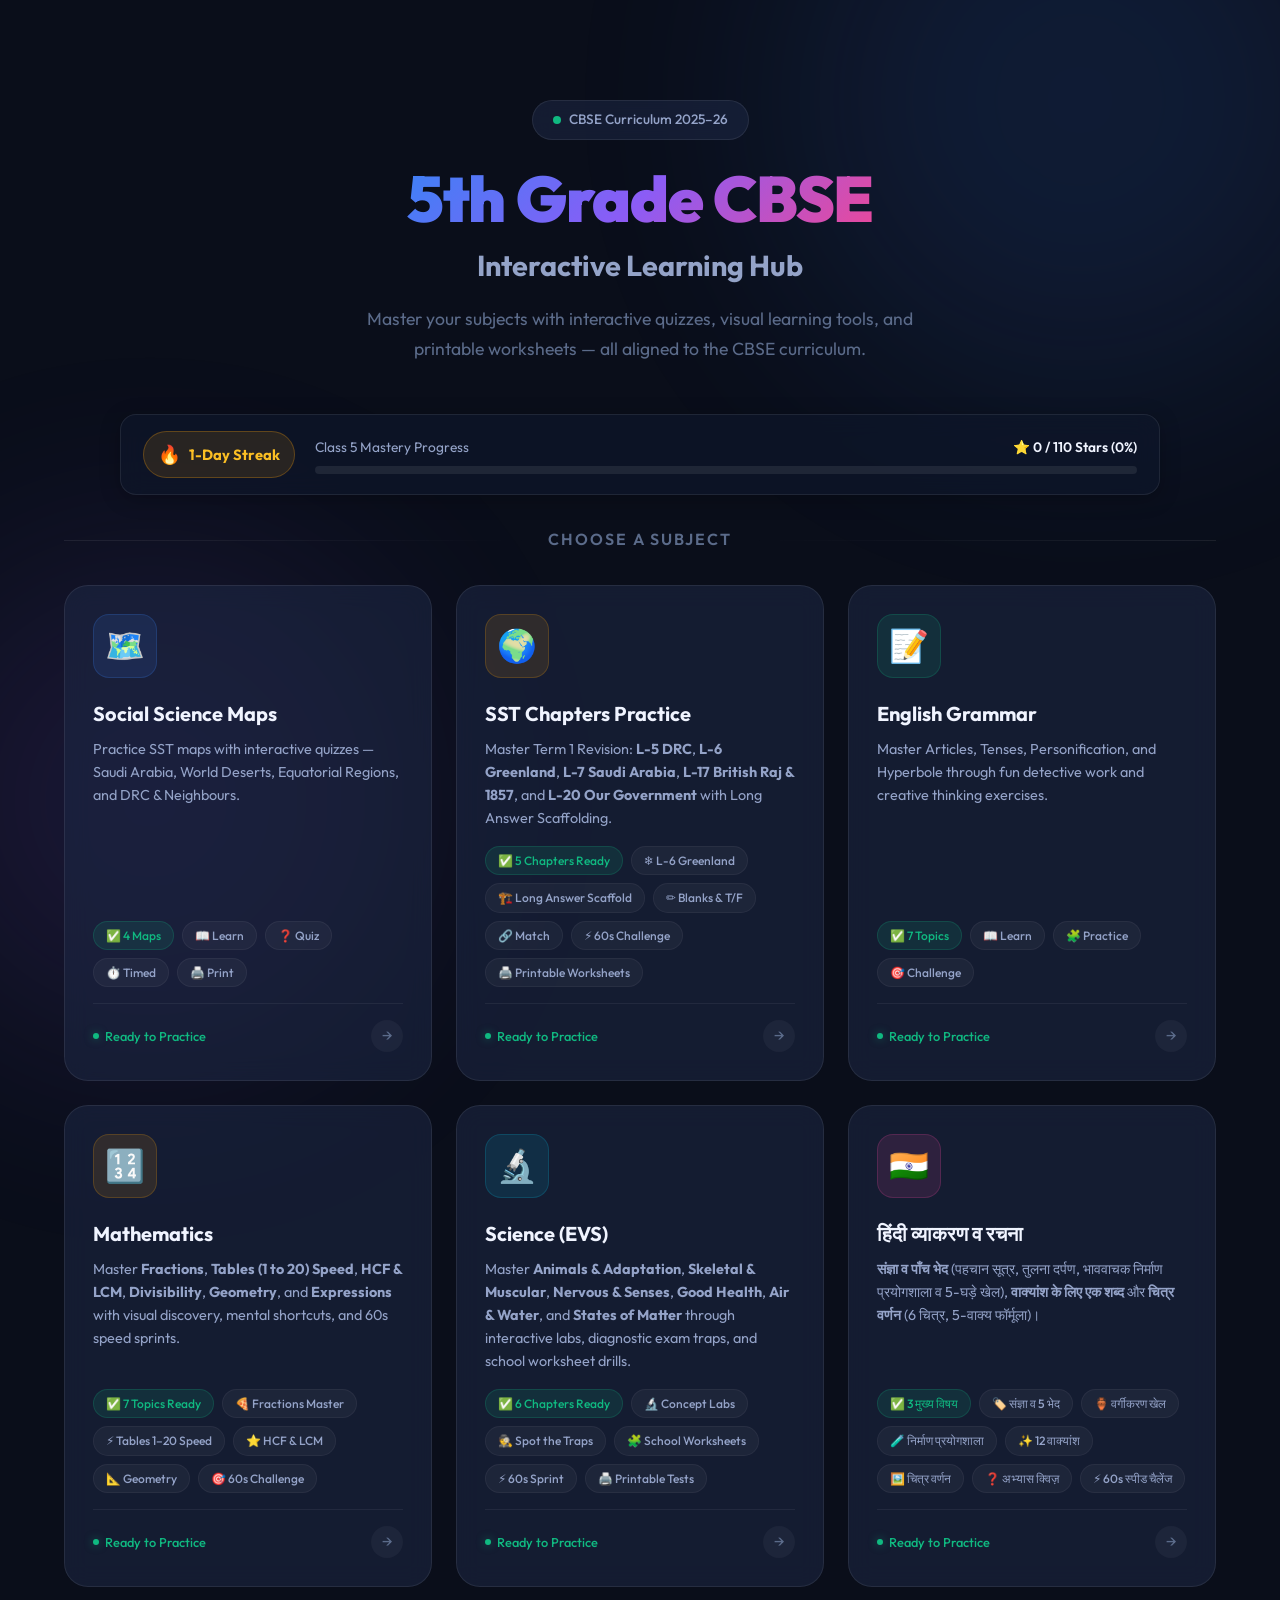
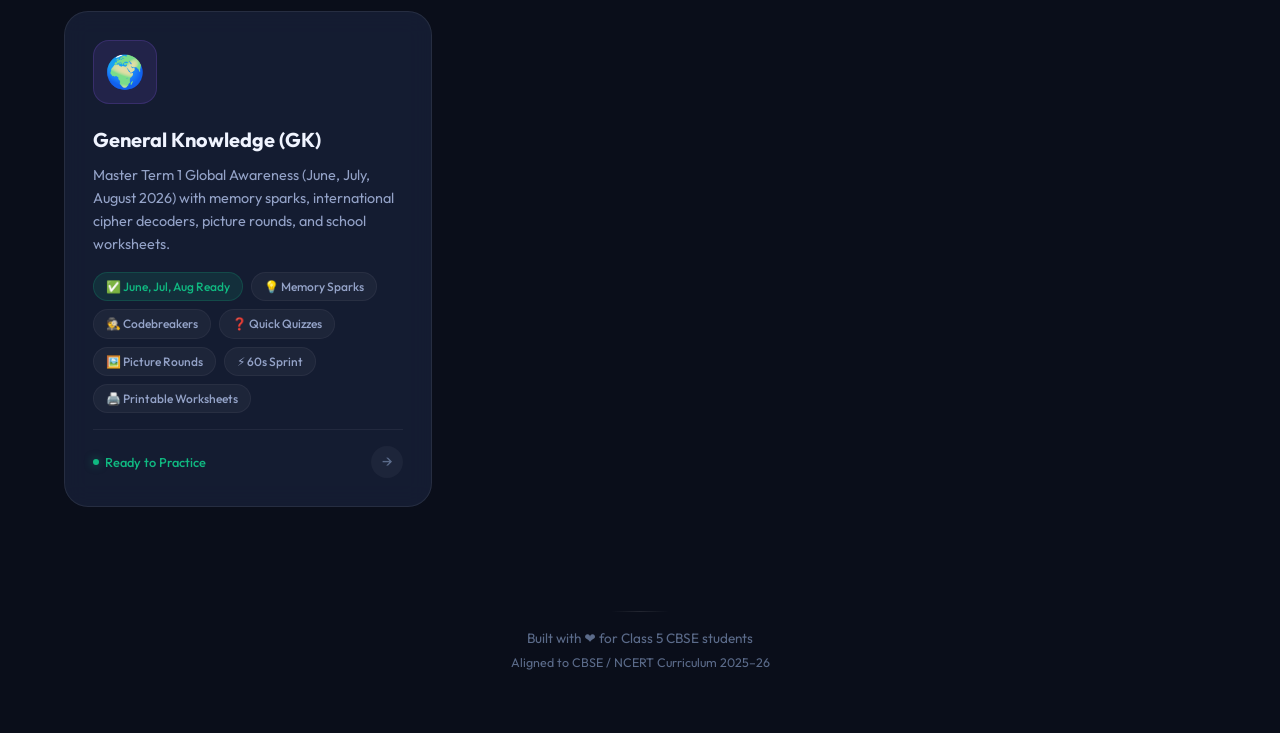
==== index.html @ d21105a0 "feat(core): implement shared zero-dependency utilities layer and central hub gamified dashboard" ====
<!DOCTYPE html>
<html lang="en">
<head>
  <meta charset="UTF-8">
  <meta name="viewport" content="width=device-width, initial-scale=1.0, viewport-fit=cover">
  <meta name="description" content="Interactive learning app for 5th Grade CBSE students. Practice Social Science Maps, English Grammar, Maths, and more with quizzes, games, and printable worksheets.">
  <meta name="theme-color" content="#0a0e1a">
  <meta name="mobile-web-app-capable" content="yes">
  <meta name="apple-mobile-web-app-capable" content="yes">
  <meta name="apple-mobile-web-app-status-bar-style" content="black-translucent">
  <meta name="apple-mobile-web-app-title" content="CBSE 5th">
  <title>5th Grade CBSE — Interactive Learning Hub</title>
  <link rel="manifest" href="manifest.webmanifest">
  <link rel="stylesheet" href="styles.css">
  <link rel="icon" type="image/svg+xml" href="icons/icon.svg">
  <link rel="icon" type="image/png" sizes="192x192" href="icons/icon-192.png">
  <link rel="apple-touch-icon" href="icons/apple-touch-icon.png">
</head>
<body>

  <div class="page-container">

    <!-- ==================== HERO ==================== -->
    <header class="hero">
      <div class="hero-top-row">
        <div class="hero-badge">
          <span class="badge-dot"></span>
          CBSE Curriculum 2025–26
        </div>
        <button class="pwa-install-trigger" id="btn-install-app" style="display: none;" title="Install application on your device">
          <span class="install-icon">📲</span> Install App
        </button>
      </div>
      <h1><span class="gradient-text">5th Grade CBSE</span></h1>
      <p class="hero-class">Interactive Learning Hub</p>
      <p class="hero-subtitle">
        Master your subjects with interactive quizzes, visual learning tools, and printable worksheets — all aligned to the CBSE curriculum.
      </p>
    </header>

    <!-- ==================== STUDENT MASTERY DASHBOARD ==================== -->
    <section class="student-dashboard" id="student-dashboard" aria-label="Student Learning Progress">
      <div class="dashboard-stats-card">
        <div class="streak-badge" id="streak-badge" title="Consecutive days practiced">
          <span class="streak-flame">🔥</span>
          <span class="streak-text" id="streak-text">1-Day Streak</span>
        </div>
        <div class="mastery-summary">
          <div class="mastery-title-row">
            <span class="mastery-label">Class 5 Mastery Progress</span>
            <span class="mastery-count" id="mastery-star-count">⭐ 0 / 110 Stars (0%)</span>
          </div>
          <div class="mastery-bar-track">
            <div class="mastery-bar-fill" id="mastery-bar-fill" style="width: 0%;"></div>
          </div>
        </div>
      </div>

      <!-- Quick Resume Card (Visible if previous session exists) -->
      <a href="#" class="resume-card" id="resume-card" style="display: none;">
        <div class="resume-icon" id="resume-icon">⚡</div>
        <div class="resume-info">
          <span class="resume-tag">Jump Back In</span>
          <h4 id="resume-title">Resume Topic</h4>
          <p id="resume-sub">Click to pick up right where you left off</p>
        </div>
        <div class="resume-arrow">→</div>
      </a>
    </section>

    <!-- ==================== SUBJECTS GRID ==================== -->
    <div class="section-header">
      <div class="section-line"></div>
      <h2>Choose a Subject</h2>
      <div class="section-line" style="background: linear-gradient(270deg, rgba(255,255,255,0.08) 0%, transparent 100%);"></div>
    </div>

    <div class="subjects-grid" id="subjects-grid">

      <!-- Social Science Maps — ACTIVE -->
      <a href="social_sicence_maps/index.html" class="subject-card" id="card-sst-maps">
        <div class="card-icon theme-blue">🗺️</div>
        <div class="card-content">
          <h3>Social Science Maps</h3>
          <p>Practice SST maps with interactive quizzes — Saudi Arabia, World Deserts, Equatorial Regions, and DRC & Neighbours.</p>
        </div>
        <div class="card-tags">
          <span class="card-tag tag-active">✅ 4 Maps</span>
          <span class="card-tag">📖 Learn</span>
          <span class="card-tag">❓ Quiz</span>
          <span class="card-tag">⏱️ Timed</span>
          <span class="card-tag">🖨️ Print</span>
        </div>
        <div class="card-footer">
          <div class="card-status status-ready">
            <span class="status-dot"></span>
            Ready to Practice
          </div>
          <div class="card-arrow">→</div>
        </div>
      </a>

      <!-- Social Science Chapters Practice — ACTIVE -->
      <a href="sst_chapters/index.html" class="subject-card" id="card-sst-chapters">
        <div class="card-icon theme-amber">🌍</div>
        <div class="card-content">
          <h3>SST Chapters Practice</h3>
          <p>Master Term 1 Revision: <strong>L-5 DRC</strong>, <strong>L-6 Greenland</strong>, <strong>L-7 Saudi Arabia</strong>, <strong>L-17 British Raj & 1857</strong>, and <strong>L-20 Our Government</strong> with Long Answer Scaffolding.</p>
        </div>
        <div class="card-tags">
          <span class="card-tag tag-active">✅ 5 Chapters Ready</span>
          <span class="card-tag">❄️ L-6 Greenland</span>
          <span class="card-tag">🏗️ Long Answer Scaffold</span>
          <span class="card-tag">✏️ Blanks & T/F</span>
          <span class="card-tag">🔗 Match</span>
          <span class="card-tag">⚡ 60s Challenge</span>
          <span class="card-tag">🖨️ Printable Worksheets</span>
        </div>
        <div class="card-footer">
          <div class="card-status status-ready">
            <span class="status-dot"></span>
            Ready to Practice
          </div>
          <div class="card-arrow">→</div>
        </div>
      </a>

      <!-- English Grammar — ACTIVE -->
      <a href="english_grammer/index.html" class="subject-card" id="card-english">
        <div class="card-icon theme-green">📝</div>
        <div class="card-content">
          <h3>English Grammar</h3>
          <p>Master Articles, Tenses, Personification, and Hyperbole through fun detective work and creative thinking exercises.</p>
        </div>
        <div class="card-tags">
          <span class="card-tag tag-active">✅ 7 Topics</span>
          <span class="card-tag">📖 Learn</span>
          <span class="card-tag">🧩 Practice</span>
          <span class="card-tag">🎯 Challenge</span>
        </div>
        <div class="card-footer">
          <div class="card-status status-ready">
            <span class="status-dot"></span>
            Ready to Practice
          </div>
          <div class="card-arrow">→</div>
        </div>
      </a>

      <!-- Maths — ACTIVE -->
      <a href="maths/index.html" class="subject-card" id="card-maths">
        <div class="card-icon theme-amber">🔢</div>
        <div class="card-content">
          <h3>Mathematics</h3>
          <p>Master <strong>Fractions</strong>, <strong>Tables (1 to 20) Speed</strong>, <strong>HCF & LCM</strong>, <strong>Divisibility</strong>, <strong>Geometry</strong>, and <strong>Expressions</strong> with visual discovery, mental shortcuts, and 60s speed sprints.</p>
        </div>
        <div class="card-tags">
          <span class="card-tag tag-active">✅ 7 Topics Ready</span>
          <span class="card-tag">🍕 Fractions Master</span>
          <span class="card-tag">⚡ Tables 1–20 Speed</span>
          <span class="card-tag">⭐ HCF & LCM</span>
          <span class="card-tag">📐 Geometry</span>
          <span class="card-tag">🎯 60s Challenge</span>
        </div>
        <div class="card-footer">
          <div class="card-status status-ready">
            <span class="status-dot"></span>
            Ready to Practice
          </div>
          <div class="card-arrow">→</div>
        </div>
      </a>

      <!-- Science — ACTIVE -->
      <a href="science/index.html" class="subject-card" id="card-science">
        <div class="card-icon theme-cyan">🔬</div>
        <div class="card-content">
          <h3>Science (EVS)</h3>
          <p>Master <strong>Animals & Adaptation</strong>, <strong>Skeletal & Muscular</strong>, <strong>Nervous & Senses</strong>, <strong>Good Health</strong>, <strong>Air & Water</strong>, and <strong>States of Matter</strong> through interactive labs, diagnostic exam traps, and school worksheet drills.</p>
        </div>
        <div class="card-tags">
          <span class="card-tag tag-active">✅ 6 Chapters Ready</span>
          <span class="card-tag">🔬 Concept Labs</span>
          <span class="card-tag">🕵️ Spot the Traps</span>
          <span class="card-tag">🧩 School Worksheets</span>
          <span class="card-tag">⚡ 60s Sprint</span>
          <span class="card-tag">🖨️ Printable Tests</span>
        </div>
        <div class="card-footer">
          <div class="card-status status-ready">
            <span class="status-dot"></span>
            Ready to Practice
          </div>
          <div class="card-arrow">→</div>
        </div>
      </a>

      <!-- Hindi — ACTIVE -->
      <a href="hindi_vyakaran/index.html" class="subject-card" id="card-hindi">
        <div class="card-icon theme-pink">🇮🇳</div>
        <div class="card-content">
          <h3>हिंदी व्याकरण व रचना</h3>
          <p><strong>संज्ञा व पाँच भेद</strong> (पहचान सूत्र, तुलना दर्पण, भाववाचक निर्माण प्रयोगशाला व 5-घड़े खेल), <strong>वाक्यांश के लिए एक शब्द</strong> और <strong>चित्र वर्णन</strong> (6 चित्र, 5-वाक्य फॉर्मूला)।</p>
        </div>
        <div class="card-tags">
          <span class="card-tag tag-active">✅ 3 मुख्य विषय</span>
          <span class="card-tag">🏷️ संज्ञा व 5 भेद</span>
          <span class="card-tag">🏺 वर्गीकरण खेल</span>
          <span class="card-tag">🧪 निर्माण प्रयोगशाला</span>
          <span class="card-tag">✨ 12 वाक्यांश</span>
          <span class="card-tag">🖼️ चित्र वर्णन</span>
          <span class="card-tag">❓ अभ्यास क्विज़</span>
          <span class="card-tag">⚡ 60s स्पीड चैलेंज</span>
        </div>
        <div class="card-footer">
          <div class="card-status status-ready">
            <span class="status-dot"></span>
            Ready to Practice
          </div>
          <div class="card-arrow">→</div>
        </div>
      </a>

      <!-- General Knowledge — ACTIVE -->
      <a href="general_knowledge/index.html" class="subject-card" id="card-gk">
        <div class="card-icon theme-purple">🌍</div>
        <div class="card-content">
          <h3>General Knowledge (GK)</h3>
          <p>Master Term 1 Global Awareness (June, July, August 2026) with memory sparks, international cipher decoders, picture rounds, and school worksheets.</p>
        </div>
        <div class="card-tags">
          <span class="card-tag tag-active">✅ June, Jul, Aug Ready</span>
          <span class="card-tag">💡 Memory Sparks</span>
          <span class="card-tag">🕵️ Codebreakers</span>
          <span class="card-tag">❓ Quick Quizzes</span>
          <span class="card-tag">🖼️ Picture Rounds</span>
          <span class="card-tag">⚡ 60s Sprint</span>
          <span class="card-tag">🖨️ Printable Worksheets</span>
        </div>
        <div class="card-footer">
          <div class="card-status status-ready">
            <span class="status-dot"></span>
            Ready to Practice
          </div>
          <div class="card-arrow">→</div>
        </div>
      </a>

    </div>

    <!-- ==================== FOOTER ==================== -->
    <footer class="page-footer">
      <div class="footer-divider"></div>
      <p>Built with ❤️ for Class 5 CBSE students</p>
      <p style="margin-top: 4px; font-size: 0.78rem;">Aligned to CBSE / NCERT Curriculum 2025–26</p>
    </footer>

  </div>

  <script src="hub.js"></script>
  <script src="pwa.js"></script>
</body>
</html>
---- styles.css ----
/* ============================================
   5th Grade CBSE — Landing Page Design System
   ============================================ */
@import url('https://fonts.googleapis.com/css2?family=Outfit:wght@300;400;500;600;700;800;900&display=swap');

/* --- Custom Properties (matching SST Maps app) --- */
:root {
  --bg-primary: #0a0e1a;
  --bg-secondary: #111827;
  --bg-card: rgba(30, 41, 70, 0.55);
  --bg-card-hover: rgba(40, 55, 95, 0.65);
  --bg-glass: rgba(255, 255, 255, 0.04);

  --text-primary: #f0f4ff;
  --text-secondary: #94a3c8;
  --text-muted: #5b6b8a;

  --accent-blue: #3b82f6;
  --accent-purple: #8b5cf6;
  --accent-pink: #ec4899;
  --accent-green: #10b981;
  --accent-amber: #f59e0b;
  --accent-red: #ef4444;
  --accent-cyan: #06b6d4;

  --gradient-hero: linear-gradient(135deg, #3b82f6 0%, #8b5cf6 50%, #ec4899 100%);
  --gradient-card: linear-gradient(145deg, rgba(59,130,246,0.1) 0%, rgba(139,92,246,0.05) 100%);

  --border-glass: 1px solid rgba(255, 255, 255, 0.08);

  --shadow-sm: 0 2px 8px rgba(0, 0, 0, 0.2);
  --shadow-md: 0 8px 24px rgba(0, 0, 0, 0.3);
  --shadow-lg: 0 16px 48px rgba(0, 0, 0, 0.4);
  --shadow-glow-blue: 0 0 30px rgba(59, 130, 246, 0.25);
  --shadow-glow-purple: 0 0 30px rgba(139, 92, 246, 0.25);

  --radius-sm: 8px;
  --radius-md: 12px;
  --radius-lg: 16px;
  --radius-xl: 24px;
  --radius-full: 9999px;

  --transition-fast: 150ms cubic-bezier(0.4, 0, 0.2, 1);
  --transition-normal: 250ms cubic-bezier(0.4, 0, 0.2, 1);
  --transition-slow: 400ms cubic-bezier(0.4, 0, 0.2, 1);

  --font-family: 'Outfit', system-ui, -apple-system, sans-serif;
}

/* --- Reset & Base --- */
*, *::before, *::after {
  box-sizing: border-box;
  margin: 0;
  padding: 0;
}

html {
  font-size: 16px;
  scroll-behavior: smooth;
}

body {
  font-family: var(--font-family);
  background: var(--bg-primary);
  color: var(--text-primary);
  min-height: 100vh;
  overflow-x: hidden;
  line-height: 1.6;
}

/* --- Animated Background Blobs --- */
body::before,
body::after {
  content: '';
  position: fixed;
  border-radius: 50%;
  filter: blur(120px);
  opacity: 0.12;
  z-index: 0;
  pointer-events: none;
}
body::before {
  width: 600px;
  height: 600px;
  background: var(--accent-blue);
  top: -200px;
  right: -100px;
  animation: blobFloat 20s ease-in-out infinite;
}
body::after {
  width: 500px;
  height: 500px;
  background: var(--accent-purple);
  bottom: -150px;
  left: -100px;
  animation: blobFloat 25s ease-in-out infinite reverse;
}

@keyframes blobFloat {
  0%, 100% { transform: translate(0, 0) scale(1); }
  25% { transform: translate(30px, -40px) scale(1.05); }
  50% { transform: translate(-20px, 20px) scale(0.95); }
  75% { transform: translate(40px, 30px) scale(1.02); }
}

/* --- Page Container --- */
.page-container {
  position: relative;
  z-index: 1;
  max-width: 1200px;
  margin: 0 auto;
  padding: calc(40px + env(safe-area-inset-top, 0px)) 24px calc(60px + env(safe-area-inset-bottom, 0px));
  min-height: 100vh;
  display: flex;
  flex-direction: column;
}

/* --- Hero Section --- */
.hero {
  text-align: center;
  padding: 60px 0 50px;
  animation: fadeInDown 0.8s ease-out;
}

.hero-top-row {
  display: flex;
  align-items: center;
  justify-content: center;
  gap: 12px;
  flex-wrap: wrap;
  margin-bottom: 24px;
}

.hero-badge {
  display: inline-flex;
  align-items: center;
  gap: 8px;
  padding: 8px 20px;
  background: var(--bg-card);
  border: var(--border-glass);
  border-radius: var(--radius-full);
  font-size: 0.85rem;
  font-weight: 500;
  color: var(--text-secondary);
  margin-bottom: 0;
  backdrop-filter: blur(10px);
}

.pwa-install-trigger {
  display: inline-flex;
  align-items: center;
  gap: 8px;
  padding: 8px 18px;
  background: linear-gradient(135deg, rgba(59, 130, 246, 0.25) 0%, rgba(139, 92, 246, 0.25) 100%);
  border: 1px solid rgba(139, 92, 246, 0.4);
  border-radius: var(--radius-full);
  font-size: 0.85rem;
  font-weight: 600;
  color: #ffffff;
  cursor: pointer;
  backdrop-filter: blur(10px);
  box-shadow: 0 4px 15px rgba(59, 130, 246, 0.2);
  transition: all var(--transition-normal);
  touch-action: manipulation;
}

.pwa-install-trigger:hover {
  background: linear-gradient(135deg, rgba(59, 130, 246, 0.4) 0%, rgba(139, 92, 246, 0.4) 100%);
  border-color: rgba(139, 92, 246, 0.7);
  transform: translateY(-2px);
  box-shadow: 0 6px 20px rgba(139, 92, 246, 0.35);
}

.pwa-install-trigger:active {
  transform: translateY(0);
}

.hero-badge .badge-dot {
  width: 8px;
  height: 8px;
  background: var(--accent-green);
  border-radius: 50%;
  animation: pulse 2s ease-in-out infinite;
}

.hero h1 {
  font-size: clamp(2.5rem, 6vw, 4rem);
  font-weight: 900;
  letter-spacing: -0.02em;
  line-height: 1.1;
  margin-bottom: 8px;
}

.hero h1 .gradient-text {
  background: var(--gradient-hero);
  -webkit-background-clip: text;
  -webkit-text-fill-color: transparent;
  background-clip: text;
}

.hero .hero-class {
  font-size: clamp(1.2rem, 3vw, 1.8rem);
  font-weight: 700;
  color: var(--text-secondary);
  margin-bottom: 16px;
}

.hero .hero-subtitle {
  font-size: 1.1rem;
  font-weight: 400;
  color: var(--text-muted);
  max-width: 560px;
  margin: 0 auto;
  line-height: 1.7;
}

/* --- Section Title --- */
.section-header {
  display: flex;
  align-items: center;
  gap: 12px;
  margin-bottom: 32px;
  animation: fadeInUp 0.8s ease-out 0.3s both;
}

.section-header .section-line {
  flex: 1;
  height: 1px;
  background: linear-gradient(90deg, rgba(255,255,255,0.08) 0%, transparent 100%);
}

.section-header h2 {
  font-size: 1rem;
  font-weight: 600;
  color: var(--text-muted);
  text-transform: uppercase;
  letter-spacing: 0.12em;
  white-space: nowrap;
}

/* --- Subject Cards Grid --- */
.subjects-grid {
  display: grid;
  grid-template-columns: repeat(auto-fill, minmax(300px, 1fr));
  gap: 24px;
  margin-bottom: 48px;
}

/* --- Subject Card --- */
.subject-card {
  position: relative;
  display: flex;
  flex-direction: column;
  padding: 28px;
  background: var(--bg-card);
  border: var(--border-glass);
  border-radius: var(--radius-xl);
  backdrop-filter: blur(12px);
  transition: all var(--transition-slow);
  text-decoration: none;
  color: inherit;
  overflow: hidden;
  cursor: pointer;
  animation: cardEntrance 0.6s ease-out both;
}

.subject-card::before {
  content: '';
  position: absolute;
  inset: 0;
  border-radius: var(--radius-xl);
  background: var(--gradient-card);
  opacity: 0;
  transition: opacity var(--transition-slow);
  pointer-events: none;
}

.subject-card:hover {
  background: var(--bg-card-hover);
  border-color: rgba(59, 130, 246, 0.3);
  transform: translateY(-6px);
  box-shadow: var(--shadow-lg), var(--shadow-glow-blue);
}

.subject-card:hover::before {
  opacity: 1;
}

.subject-card:active {
  transform: translateY(-2px);
}

/* Staggered entrance animation */
.subject-card:nth-child(1) { animation-delay: 0.4s; }
.subject-card:nth-child(2) { animation-delay: 0.5s; }
.subject-card:nth-child(3) { animation-delay: 0.6s; }
.subject-card:nth-child(4) { animation-delay: 0.7s; }
.subject-card:nth-child(5) { animation-delay: 0.8s; }

/* --- Card Icon --- */
.card-icon {
  width: 64px;
  height: 64px;
  display: flex;
  align-items: center;
  justify-content: center;
  font-size: 2rem;
  border-radius: var(--radius-lg);
  margin-bottom: 20px;
  position: relative;
  z-index: 1;
}

/* Icon color themes */
.card-icon.theme-blue {
  background: rgba(59, 130, 246, 0.12);
  box-shadow: inset 0 0 0 1px rgba(59, 130, 246, 0.2);
}
.card-icon.theme-green {
  background: rgba(16, 185, 129, 0.12);
  box-shadow: inset 0 0 0 1px rgba(16, 185, 129, 0.2);
}
.card-icon.theme-amber {
  background: rgba(245, 158, 11, 0.12);
  box-shadow: inset 0 0 0 1px rgba(245, 158, 11, 0.2);
}
.card-icon.theme-pink {
  background: rgba(236, 72, 153, 0.12);
  box-shadow: inset 0 0 0 1px rgba(236, 72, 153, 0.2);
}
.card-icon.theme-cyan {
  background: rgba(6, 182, 212, 0.12);
  box-shadow: inset 0 0 0 1px rgba(6, 182, 212, 0.2);
}
.card-icon.theme-purple {
  background: rgba(139, 92, 246, 0.12);
  box-shadow: inset 0 0 0 1px rgba(139, 92, 246, 0.2);
}

/* --- Card Content --- */
.card-content {
  position: relative;
  z-index: 1;
  flex: 1;
}

.card-content h3 {
  font-size: 1.25rem;
  font-weight: 700;
  margin-bottom: 8px;
  color: var(--text-primary);
}

.card-content p {
  font-size: 0.9rem;
  color: var(--text-secondary);
  line-height: 1.6;
  margin-bottom: 16px;
}

/* --- Card Tags --- */
.card-tags {
  display: flex;
  flex-wrap: wrap;
  gap: 8px;
  margin-bottom: 16px;
  position: relative;
  z-index: 1;
}

.card-tag {
  display: inline-flex;
  align-items: center;
  gap: 4px;
  padding: 4px 12px;
  font-size: 0.75rem;
  font-weight: 500;
  border-radius: var(--radius-full);
  background: var(--bg-glass);
  color: var(--text-secondary);
  border: 1px solid rgba(255, 255, 255, 0.05);
}

.card-tag.tag-active {
  background: rgba(16, 185, 129, 0.12);
  color: var(--accent-green);
  border-color: rgba(16, 185, 129, 0.2);
}

/* --- Card Footer --- */
.card-footer {
  display: flex;
  align-items: center;
  justify-content: space-between;
  padding-top: 16px;
  border-top: 1px solid rgba(255, 255, 255, 0.06);
  position: relative;
  z-index: 1;
}

.card-status {
  display: flex;
  align-items: center;
  gap: 6px;
  font-size: 0.8rem;
  font-weight: 500;
}

.card-status.status-ready {
  color: var(--accent-green);
}

.card-status.status-coming {
  color: var(--text-muted);
}

.card-status .status-dot {
  width: 6px;
  height: 6px;
  border-radius: 50%;
}

.status-ready .status-dot {
  background: var(--accent-green);
  box-shadow: 0 0 8px rgba(16, 185, 129, 0.5);
  animation: pulse 2s ease-in-out infinite;
}

.status-coming .status-dot {
  background: var(--text-muted);
}

.card-arrow {
  width: 32px;
  height: 32px;
  display: flex;
  align-items: center;
  justify-content: center;
  border-radius: 50%;
  background: var(--bg-glass);
  color: var(--text-muted);
  font-size: 1rem;
  transition: all var(--transition-normal);
}

.subject-card:hover .card-arrow {
  background: rgba(59, 130, 246, 0.2);
  color: var(--accent-blue);
  transform: translateX(4px);
}

/* --- Coming Soon Overlay --- */
.subject-card.coming-soon {
  opacity: 0.55;
  cursor: default;
  pointer-events: none;
}

.subject-card.coming-soon:hover {
  transform: none;
  box-shadow: none;
  border-color: rgba(255, 255, 255, 0.08);
  background: var(--bg-card);
}

.coming-soon-badge {
  position: absolute;
  top: 16px;
  right: 16px;
  padding: 4px 12px;
  font-size: 0.7rem;
  font-weight: 600;
  text-transform: uppercase;
  letter-spacing: 0.08em;
  background: rgba(255, 255, 255, 0.06);
  color: var(--text-muted);
  border-radius: var(--radius-full);
  border: 1px solid rgba(255, 255, 255, 0.08);
  z-index: 2;
}

/* --- Footer --- */
.page-footer {
  margin-top: auto;
  padding-top: 40px;
  text-align: center;
  color: var(--text-muted);
  font-size: 0.85rem;
  animation: fadeInUp 0.8s ease-out 1s both;
}

.page-footer a {
  color: var(--accent-blue);
  text-decoration: none;
  transition: color var(--transition-fast);
}

.page-footer a:hover {
  color: var(--accent-purple);
}

.footer-divider {
  width: 60px;
  height: 1px;
  background: linear-gradient(90deg, transparent, rgba(255,255,255,0.1), transparent);
  margin: 16px auto;
}

/* --- Animations --- */
@keyframes fadeInDown {
  from { opacity: 0; transform: translateY(-30px); }
  to { opacity: 1; transform: translateY(0); }
}

@keyframes fadeInUp {
  from { opacity: 0; transform: translateY(30px); }
  to { opacity: 1; transform: translateY(0); }
}

@keyframes cardEntrance {
  from {
    opacity: 0;
    transform: translateY(40px) scale(0.96);
  }
  to {
    opacity: 1;
    transform: translateY(0) scale(1);
  }
}

@keyframes pulse {
  0%, 100% { opacity: 1; }
  50% { opacity: 0.4; }
}

@keyframes shimmer {
  0% { background-position: -200% 0; }
  100% { background-position: 200% 0; }
}

/* --- Stars Display --- */
.stars-earned {
  display: flex;
  align-items: center;
  gap: 2px;
  font-size: 0.85rem;
}

.stars-earned .star-filled {
  color: var(--accent-amber);
  text-shadow: 0 0 8px rgba(245, 158, 11, 0.4);
}

.stars-earned .star-empty {
  color: var(--text-muted);
  opacity: 0.4;
}

/* --- Responsive --- */
@media (max-width: 768px) {
  .page-container {
    padding: 24px 16px 40px;
  }

  .hero {
    padding: 40px 0 32px;
  }

  .hero h1 {
    font-size: 2.2rem;
  }

  .hero .hero-class {
    font-size: 1.1rem;
  }

  .subjects-grid {
    grid-template-columns: 1fr;
    gap: 16px;
  }

  .subject-card {
    padding: 20px;
  }
}

@media (max-width: 480px) {
  .hero h1 {
    font-size: 1.8rem;
  }

  .hero .hero-subtitle {
    font-size: 0.95rem;
  }

  .card-icon {
    width: 52px;
    height: 52px;
    font-size: 1.6rem;
  }
}

/* --- PWA Update Toast & Mobile Safe Areas --- */
.pwa-update-toast {
  position: fixed;
  bottom: calc(20px + env(safe-area-inset-bottom, 0px));
  left: 50%;
  transform: translateX(-50%);
  z-index: 9999;
  display: flex;
  align-items: center;
  justify-content: space-between;
  gap: 16px;
  max-width: 90%;
  width: 520px;
  padding: 14px 20px;
  background: rgba(17, 24, 39, 0.95);
  border: 1px solid rgba(59, 130, 246, 0.4);
  border-radius: var(--radius-lg);
  box-shadow: 0 12px 36px rgba(0, 0, 0, 0.6), 0 0 20px rgba(59, 130, 246, 0.25);
  backdrop-filter: blur(16px);
  animation: slideToastUp 0.35s cubic-bezier(0.16, 1, 0.3, 1);
  transition: opacity 0.3s ease, transform 0.3s ease;
}

.pwa-update-toast.pwa-toast-hidden {
  opacity: 0;
  transform: translate(-50%, 20px);
  pointer-events: none;
}

@keyframes slideToastUp {
  from {
    opacity: 0;
    transform: translate(-50%, 40px);
  }
  to {
    opacity: 1;
    transform: translate(-50%, 0);
  }
}

.pwa-toast-content {
  display: flex;
  align-items: center;
  gap: 12px;
}

.pwa-toast-icon {
  font-size: 1.5rem;
  flex-shrink: 0;
}

.pwa-toast-text {
  display: flex;
  flex-direction: column;
}

.pwa-toast-text strong {
  font-size: 0.92rem;
  color: #f0f4ff;
  font-weight: 600;
}

.pwa-toast-text small {
  font-size: 0.78rem;
  color: #94a3c8;
}

.pwa-toast-actions {
  display: flex;
  align-items: center;
  gap: 8px;
  flex-shrink: 0;
}

.pwa-btn-update {
  background: linear-gradient(135deg, #3b82f6 0%, #8b5cf6 100%);
  color: #ffffff;
  border: none;
  padding: 8px 16px;
  border-radius: var(--radius-full);
  font-size: 0.82rem;
  font-weight: 600;
  cursor: pointer;
  box-shadow: 0 2px 10px rgba(59, 130, 246, 0.3);
  transition: all var(--transition-fast);
  touch-action: manipulation;
  white-space: nowrap;
}

.pwa-btn-update:hover {
  filter: brightness(1.15);
  transform: scale(1.02);
}

.pwa-btn-dismiss {
  background: transparent;
  color: #94a3c8;
  border: none;
  font-size: 1rem;
  padding: 6px 8px;
  border-radius: 50%;
  cursor: pointer;
  transition: color var(--transition-fast);
  touch-action: manipulation;
}

.pwa-btn-dismiss:hover {
  color: #ffffff;
}

@media (max-width: 540px) {
  .pwa-update-toast {
    flex-direction: column;
    align-items: stretch;
    gap: 12px;
    width: calc(100% - 32px);
    padding: 12px 14px;
  }
  .pwa-toast-actions {
    justify-content: flex-end;
  }
}

/* ==========================================================================
   STUDENT MASTERY DASHBOARD & QUICK RESUME CARD
   ========================================================================== */

.student-dashboard {
  display: flex;
  flex-direction: column;
  gap: 14px;
  margin: 0 auto 32px auto;
  max-width: 1040px;
  width: 100%;
}

.dashboard-stats-card {
  display: flex;
  align-items: center;
  gap: 20px;
  background: rgba(15, 23, 42, 0.72);
  backdrop-filter: blur(12px);
  -webkit-backdrop-filter: blur(12px);
  border: 1px solid rgba(255, 255, 255, 0.08);
  border-radius: var(--radius-lg);
  padding: 16px 22px;
  box-shadow: 0 4px 20px rgba(0, 0, 0, 0.25);
}

.streak-badge {
  display: flex;
  align-items: center;
  gap: 8px;
  background: rgba(245, 158, 11, 0.12);
  border: 1px solid rgba(245, 158, 11, 0.28);
  color: #fbbf24;
  font-weight: 700;
  font-size: 0.92rem;
  padding: 8px 14px;
  border-radius: var(--radius-full);
  white-space: nowrap;
}

.streak-flame {
  font-size: 1.15rem;
  animation: pulse 1.8s ease-in-out infinite;
}

.mastery-summary {
  flex: 1;
  display: flex;
  flex-direction: column;
  gap: 8px;
}

.mastery-title-row {
  display: flex;
  justify-content: space-between;
  align-items: center;
  font-size: 0.86rem;
  color: var(--text-secondary);
}

.mastery-count {
  font-weight: 600;
  color: var(--text-primary);
}

.mastery-bar-track {
  height: 8px;
  background: rgba(255, 255, 255, 0.08);
  border-radius: var(--radius-full);
  overflow: hidden;
}

.mastery-bar-fill {
  height: 100%;
  background: linear-gradient(90deg, #10b981, #06b6d4, #3b82f6);
  border-radius: var(--radius-full);
  transition: width 0.6s cubic-bezier(0.16, 1, 0.3, 1);
}

/* Quick Resume Card */
.resume-card {
  display: flex;
  align-items: center;
  gap: 16px;
  background: linear-gradient(135deg, rgba(59, 130, 246, 0.12) 0%, rgba(139, 92, 246, 0.08) 100%);
  border: 1px solid rgba(59, 130, 246, 0.28);
  border-radius: var(--radius-lg);
  padding: 14px 20px;
  text-decoration: none;
  color: inherit;
  transition: all var(--transition-normal);
  box-shadow: 0 4px 20px rgba(0, 0, 0, 0.2);
}

.resume-card:hover {
  background: linear-gradient(135deg, rgba(59, 130, 246, 0.2) 0%, rgba(139, 92, 246, 0.14) 100%);
  border-color: rgba(59, 130, 246, 0.45);
  transform: translateY(-2px);
  box-shadow: 0 8px 24px rgba(59, 130, 246, 0.25);
}

.resume-icon {
  width: 44px;
  height: 44px;
  border-radius: var(--radius-md);
  background: rgba(59, 130, 246, 0.2);
  display: flex;
  align-items: center;
  justify-content: center;
  font-size: 1.4rem;
  flex-shrink: 0;
}

.resume-info {
  flex: 1;
  display: flex;
  flex-direction: column;
  gap: 2px;
}

.resume-tag {
  font-size: 0.72rem;
  text-transform: uppercase;
  letter-spacing: 0.06em;
  font-weight: 700;
  color: #60a5fa;
}

.resume-info h4 {
  margin: 0;
  font-size: 1rem;
  font-weight: 600;
  color: var(--text-primary);
}

.resume-info p {
  margin: 0;
  font-size: 0.82rem;
  color: var(--text-secondary);
}

.resume-arrow {
  width: 32px;
  height: 32px;
  border-radius: 50%;
  background: rgba(255, 255, 255, 0.06);
  display: flex;
  align-items: center;
  justify-content: center;
  font-size: 1rem;
  color: #60a5fa;
  transition: transform var(--transition-fast);
}

.resume-card:hover .resume-arrow {
  transform: translateX(4px);
  background: rgba(59, 130, 246, 0.25);
}

@media (max-width: 640px) {
  .dashboard-stats-card {
    flex-direction: column;
    align-items: stretch;
    gap: 12px;
    padding: 14px 16px;
  }
  .streak-badge {
    align-self: flex-start;
  }
}
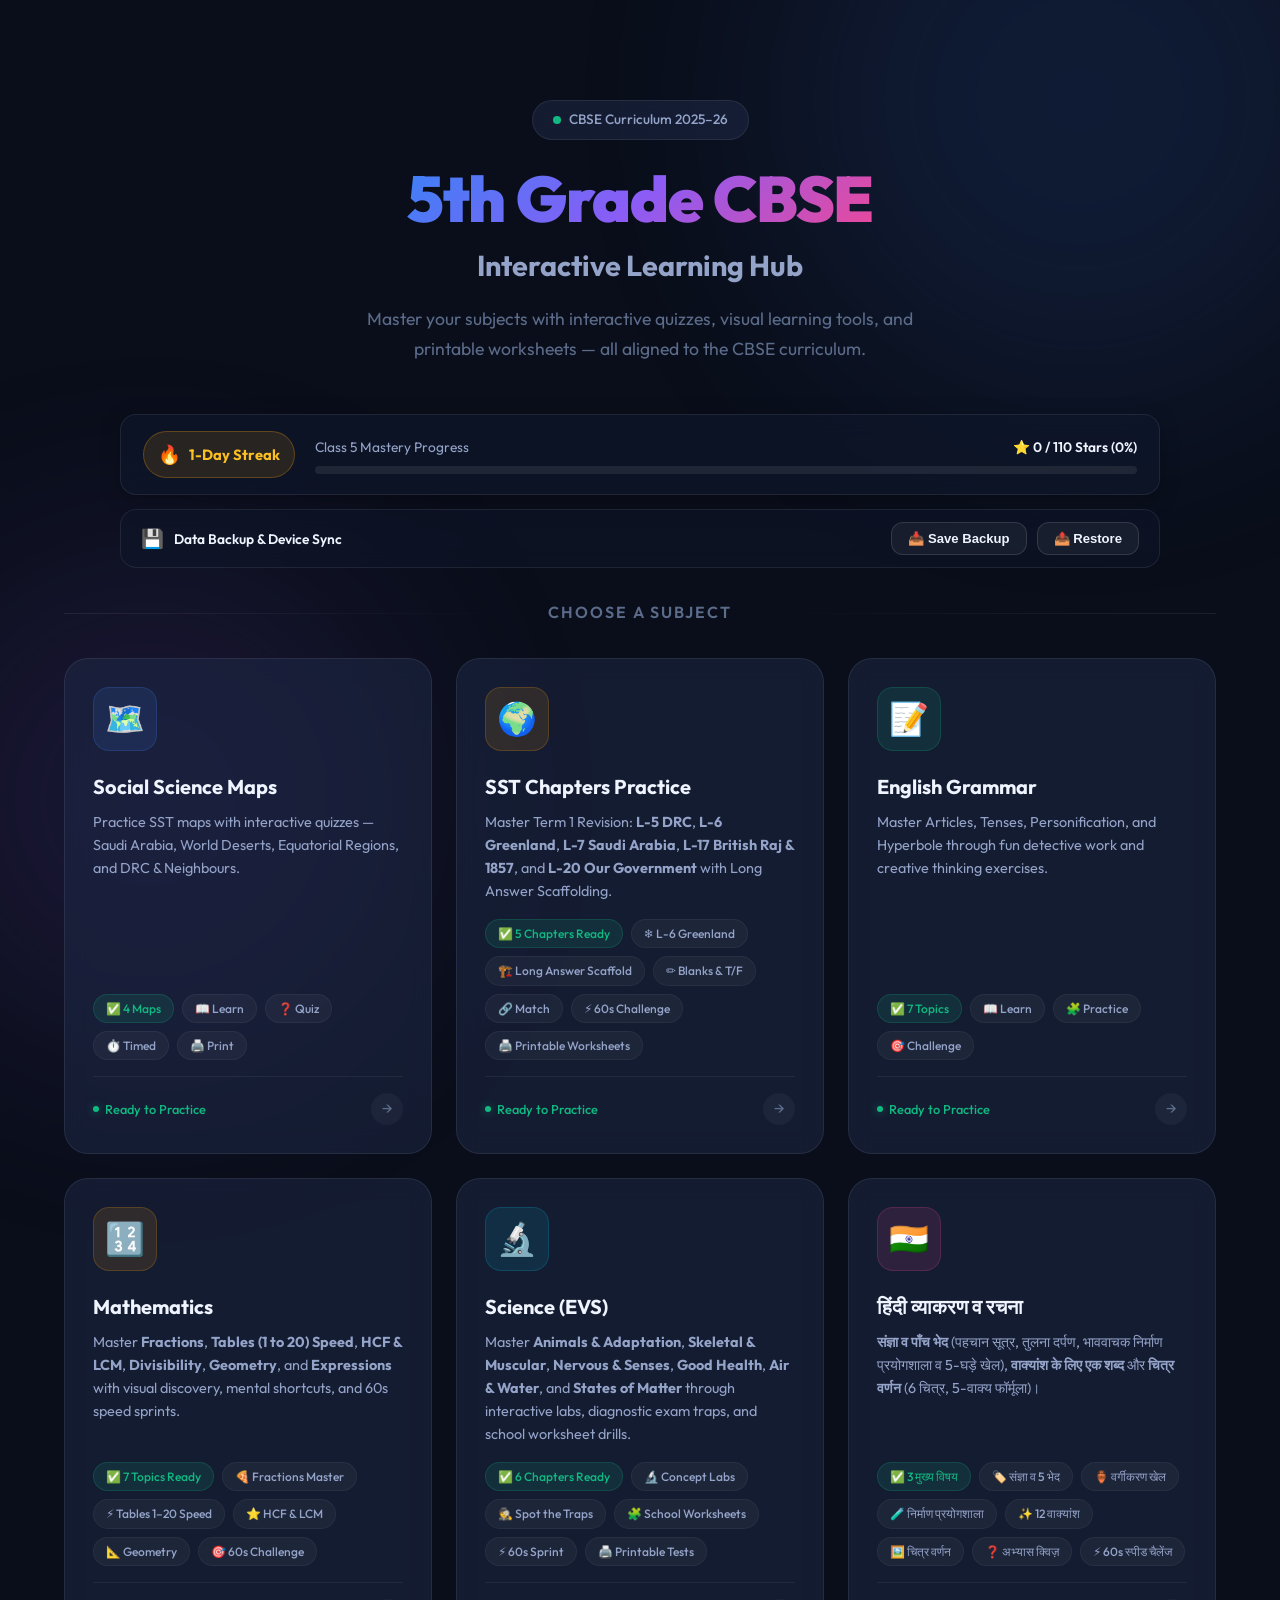
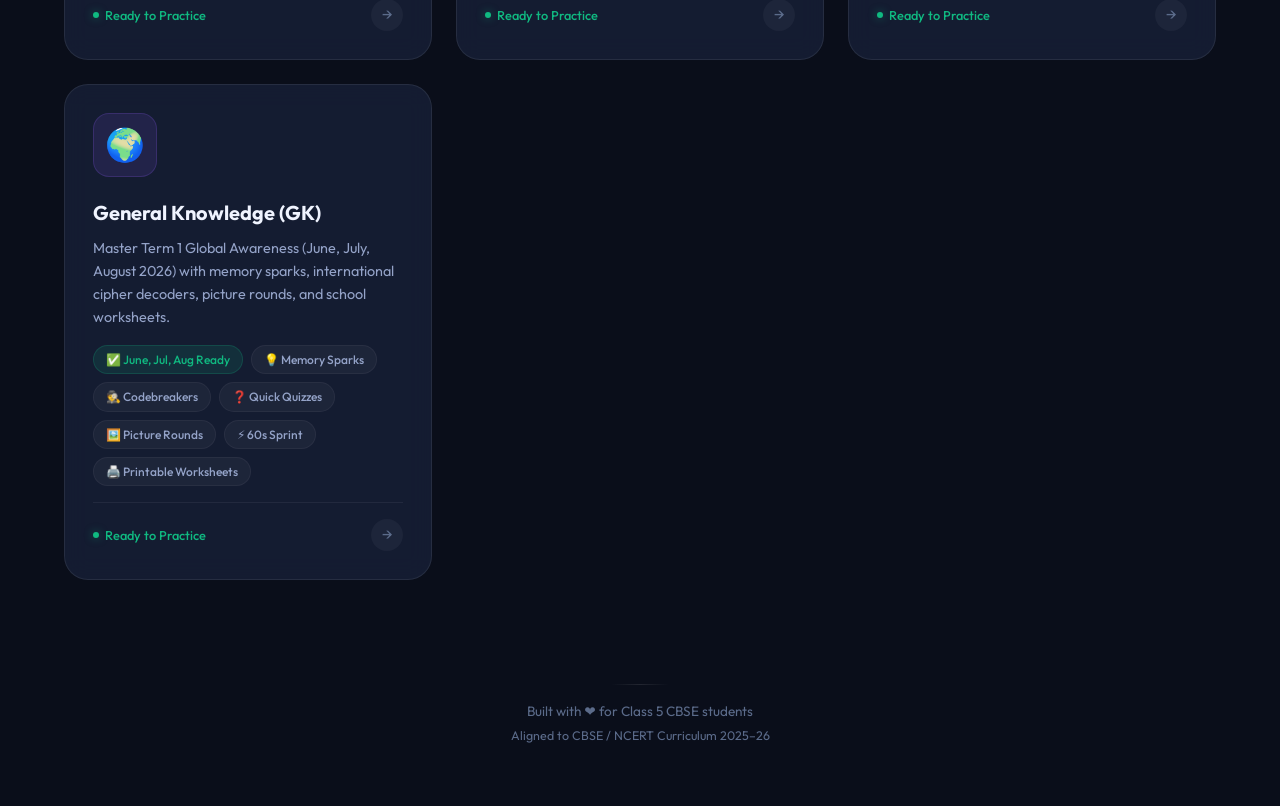
==== commit 1d837fe8: "feat(storage): implement pluggable storage adapter with schema versioning and backup/restore" ====
--- a/index.html
+++ b/index.html
@@ -66,6 +66,24 @@
         </div>
         <div class="resume-arrow">→</div>
       </a>
+
+      <!-- Data Backup & Multi-Device Transfer Bar -->
+      <div class="dashboard-backup-bar" id="dashboard-backup-bar">
+        <div class="backup-bar-info">
+          <span class="backup-icon">💾</span>
+          <span class="backup-title">Data Backup & Device Sync</span>
+        </div>
+        <div class="backup-actions">
+          <button class="btn-backup" id="btn-backup-export" title="Save your stars and study progress as a backup JSON file">
+            📥 Save Backup
+          </button>
+          <button class="btn-backup" id="btn-backup-import" title="Restore previously saved progress from file">
+            📤 Restore
+          </button>
+          <input type="file" id="backup-file-input" accept=".json,application/json" style="display: none;" />
+        </div>
+      </div>
+      <div class="backup-feedback-toast" id="backup-feedback-toast" style="display: none;" role="status"></div>
     </section>
 
     <!-- ==================== SUBJECTS GRID ==================== -->
@@ -257,6 +275,7 @@
 
   </div>
 
+  <script src="shared/js/storage.js"></script>
   <script src="hub.js"></script>
   <script src="pwa.js"></script>
 </body>
--- a/styles.css
+++ b/styles.css
@@ -882,6 +882,89 @@
   background: rgba(59, 130, 246, 0.25);
 }
 
+/* --- Backup & Multi-Device Sync Bar --- */
+.dashboard-backup-bar {
+  display: flex;
+  align-items: center;
+  justify-content: space-between;
+  gap: 16px;
+  background: rgba(15, 23, 42, 0.55);
+  backdrop-filter: blur(10px);
+  -webkit-backdrop-filter: blur(10px);
+  border: 1px solid rgba(255, 255, 255, 0.08);
+  border-radius: var(--radius-lg);
+  padding: 12px 20px;
+  font-size: 0.86rem;
+}
+
+.backup-bar-info {
+  display: flex;
+  align-items: center;
+  gap: 10px;
+  color: var(--text-secondary);
+  font-weight: 500;
+}
+
+.backup-icon {
+  font-size: 1.15rem;
+}
+
+.backup-title {
+  color: var(--text-primary);
+  font-weight: 600;
+}
+
+.backup-actions {
+  display: flex;
+  align-items: center;
+  gap: 10px;
+}
+
+.btn-backup {
+  display: inline-flex;
+  align-items: center;
+  gap: 6px;
+  padding: 8px 16px;
+  background: rgba(255, 255, 255, 0.05);
+  border: 1px solid rgba(255, 255, 255, 0.12);
+  border-radius: var(--radius-md);
+  color: var(--text-primary);
+  font-size: 0.82rem;
+  font-weight: 600;
+  cursor: pointer;
+  transition: all var(--transition-fast);
+  touch-action: manipulation;
+}
+
+.btn-backup:hover {
+  background: rgba(59, 130, 246, 0.2);
+  border-color: rgba(59, 130, 246, 0.45);
+  color: #93c5fd;
+  transform: translateY(-1px);
+}
+
+.btn-backup:active {
+  transform: translateY(0);
+}
+
+.backup-feedback-toast {
+  padding: 10px 16px;
+  background: rgba(16, 185, 129, 0.16);
+  border: 1px solid rgba(16, 185, 129, 0.35);
+  border-radius: var(--radius-md);
+  color: #34d399;
+  font-size: 0.85rem;
+  font-weight: 500;
+  text-align: center;
+  animation: fadeIn 0.3s ease-out;
+}
+
+.backup-feedback-toast.toast-error {
+  background: rgba(239, 68, 68, 0.16);
+  border-color: rgba(239, 68, 68, 0.35);
+  color: #f87171;
+}
+
 @media (max-width: 640px) {
   .dashboard-stats-card {
     flex-direction: column;
@@ -892,5 +975,18 @@
   .streak-badge {
     align-self: flex-start;
   }
-}
-
+  .dashboard-backup-bar {
+    flex-direction: column;
+    align-items: stretch;
+    gap: 12px;
+  }
+  .backup-actions {
+    justify-content: stretch;
+  }
+  .btn-backup {
+    flex: 1;
+    justify-content: center;
+  }
+}
+
+
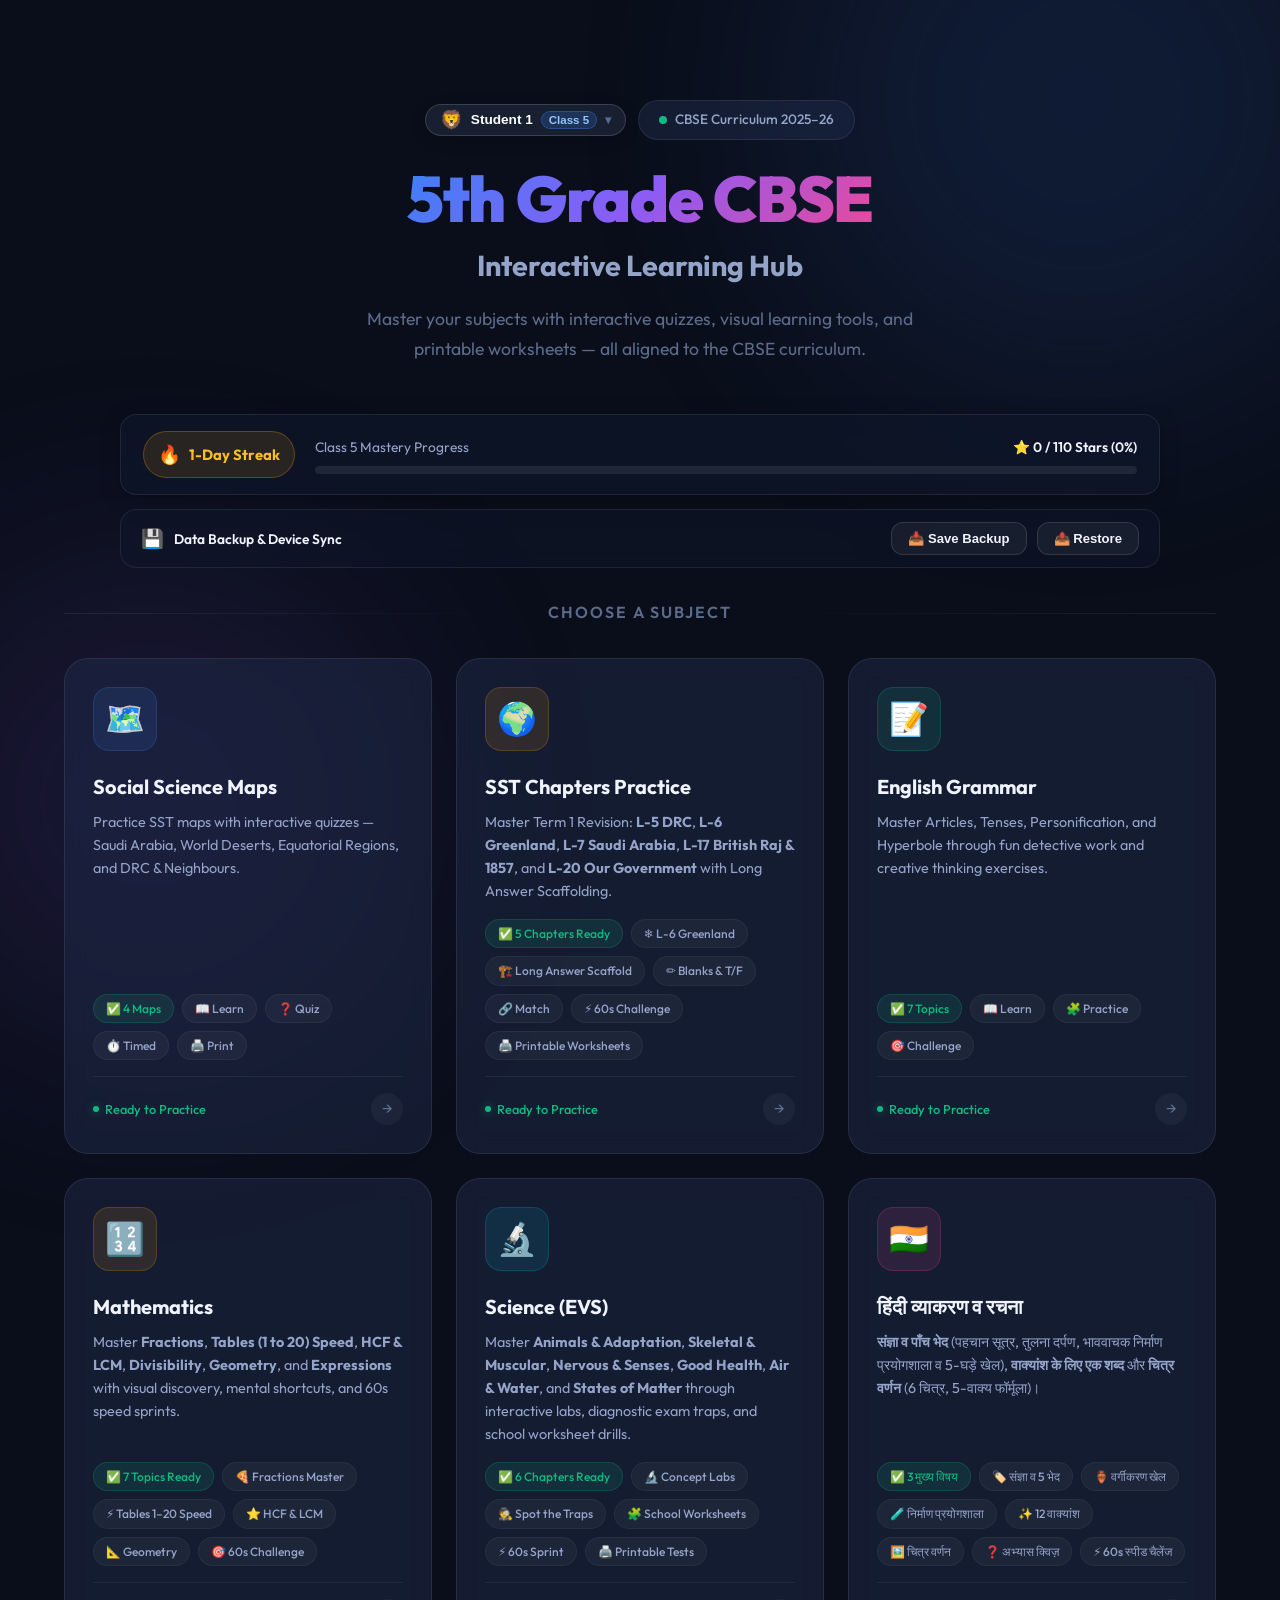
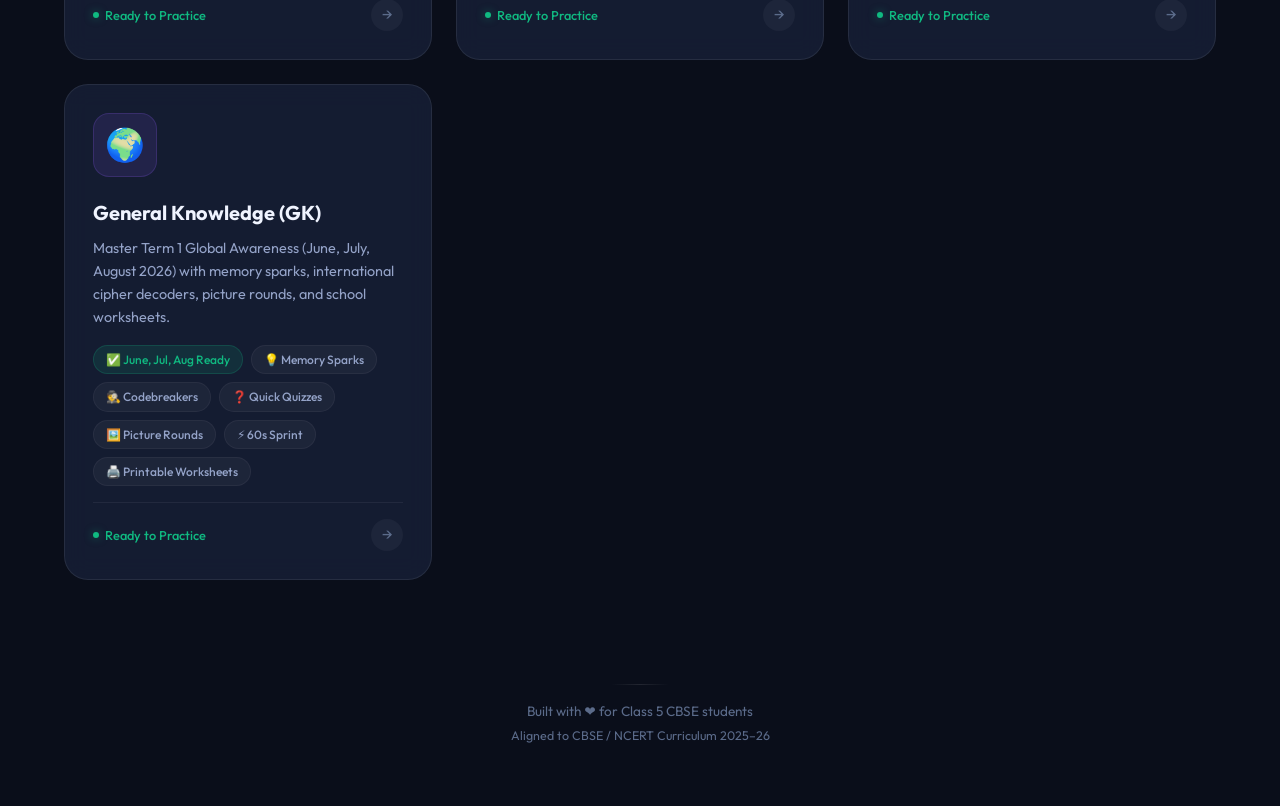
==== commit 6ac1c113: "feat(profile): implement multi-child profile management and state isolation" ====
--- a/index.html
+++ b/index.html
@@ -23,6 +23,25 @@
     <!-- ==================== HERO ==================== -->
     <header class="hero">
       <div class="hero-top-row">
+        <!-- Family Profile Switcher Pill -->
+        <div class="profile-switcher-wrapper" id="profile-switcher-wrapper">
+          <button class="profile-pill" id="btn-profile-pill" aria-haspopup="true" aria-expanded="false" title="Switch or manage student profile">
+            <span class="profile-avatar" id="active-profile-avatar">🦁</span>
+            <span class="profile-name" id="active-profile-name">Student 1</span>
+            <span class="profile-grade-tag" id="active-profile-grade">Class 5</span>
+            <span class="profile-caret">▾</span>
+          </button>
+          <div class="profile-dropdown" id="profile-dropdown" style="display: none;">
+            <div class="profile-dropdown-header">
+              <span>Family Profiles</span>
+              <button type="button" class="btn-profile-add-mini" id="btn-add-profile-trigger">➕ Add Child</button>
+            </div>
+            <div class="profile-list" id="profile-dropdown-list">
+              <!-- Dynamically populated by hub.js -->
+            </div>
+          </div>
+        </div>
+
         <div class="hero-badge">
           <span class="badge-dot"></span>
           CBSE Curriculum 2025–26
@@ -273,9 +292,55 @@
       <p style="margin-top: 4px; font-size: 0.78rem;">Aligned to CBSE / NCERT Curriculum 2025–26</p>
     </footer>
 
+    <!-- ==================== ADD CHILD PROFILE MODAL ==================== -->
+    <div class="modal-overlay" id="modal-add-profile" style="display: none;" role="dialog" aria-modal="true" aria-labelledby="modal-add-profile-title">
+      <div class="modal-card profile-modal-card">
+        <div class="modal-header">
+          <h3 id="modal-add-profile-title">👶 Add Child Profile</h3>
+          <button type="button" class="modal-close-btn" id="btn-close-profile-modal" aria-label="Close modal">✕</button>
+        </div>
+        <form id="form-add-profile">
+          <div class="form-group">
+            <label for="input-child-name">Child's Name</label>
+            <input type="text" id="input-child-name" class="form-input" placeholder="e.g. Aarav, Ananya" maxlength="24" required />
+          </div>
+
+          <div class="form-group">
+            <label>Choose an Avatar</label>
+            <div class="avatar-picker-grid" id="avatar-picker-grid">
+              <!-- Dynamically populated by hub.js -->
+            </div>
+          </div>
+
+          <div class="form-group">
+            <label for="select-child-grade">Class / Grade</label>
+            <select id="select-child-grade" class="form-select">
+              <option value="class_5" selected>Class 5 (Full Syllabus Ready ⭐)</option>
+              <option value="class_1">Class 1</option>
+              <option value="class_2">Class 2</option>
+              <option value="class_3">Class 3</option>
+              <option value="class_4">Class 4</option>
+              <option value="class_6">Class 6</option>
+              <option value="class_7">Class 7</option>
+              <option value="class_8">Class 8</option>
+              <option value="class_9">Class 9</option>
+              <option value="class_10">Class 10</option>
+            </select>
+          </div>
+
+          <div class="modal-actions">
+            <button type="submit" class="btn-profile-submit" id="btn-save-profile">✨ Create Profile</button>
+            <button type="button" class="btn-profile-cancel" id="btn-cancel-profile">Cancel</button>
+          </div>
+        </form>
+      </div>
+    </div>
+
   </div>
 
   <script src="shared/js/storage.js"></script>
+  <script src="shared/js/profile.js"></script>
+  <script src="shared/js/auth.js"></script>
   <script src="hub.js"></script>
   <script src="pwa.js"></script>
 </body>
--- a/styles.css
+++ b/styles.css
@@ -989,4 +989,338 @@
   }
 }
 
-
+/* ==========================================================================
+   FAMILY PROFILE SWITCHER & ADD PROFILE MODAL
+   ========================================================================== */
+
+.profile-switcher-wrapper {
+  position: relative;
+  display: inline-block;
+  z-index: 50;
+}
+
+.profile-pill {
+  display: inline-flex;
+  align-items: center;
+  gap: 8px;
+  padding: 6px 14px;
+  background: rgba(30, 41, 59, 0.7);
+  backdrop-filter: blur(10px);
+  -webkit-backdrop-filter: blur(10px);
+  border: 1px solid rgba(255, 255, 255, 0.14);
+  border-radius: var(--radius-full);
+  color: #ffffff;
+  font-size: 0.85rem;
+  font-weight: 600;
+  cursor: pointer;
+  box-shadow: 0 4px 15px rgba(0, 0, 0, 0.2);
+  transition: all var(--transition-fast);
+  touch-action: manipulation;
+}
+
+.profile-pill:hover {
+  background: rgba(51, 65, 85, 0.85);
+  border-color: rgba(96, 165, 250, 0.5);
+  transform: translateY(-1px);
+  box-shadow: 0 6px 20px rgba(59, 130, 246, 0.2);
+}
+
+.profile-avatar {
+  font-size: 1.15rem;
+  line-height: 1;
+}
+
+.profile-name {
+  max-width: 130px;
+  overflow: hidden;
+  text-overflow: ellipsis;
+  white-space: nowrap;
+}
+
+.profile-grade-tag {
+  background: rgba(59, 130, 246, 0.2);
+  border: 1px solid rgba(59, 130, 246, 0.35);
+  color: #93c5fd;
+  font-size: 0.72rem;
+  font-weight: 700;
+  padding: 2px 7px;
+  border-radius: var(--radius-full);
+}
+
+.profile-caret {
+  font-size: 0.75rem;
+  color: var(--text-muted);
+  transition: transform var(--transition-fast);
+}
+
+.profile-pill[aria-expanded="true"] .profile-caret {
+  transform: rotate(180deg);
+}
+
+/* Profile Dropdown */
+.profile-dropdown {
+  position: absolute;
+  top: calc(100% + 8px);
+  left: 0;
+  min-width: 260px;
+  background: rgba(15, 23, 42, 0.96);
+  backdrop-filter: blur(16px);
+  -webkit-backdrop-filter: blur(16px);
+  border: 1px solid rgba(255, 255, 255, 0.12);
+  border-radius: var(--radius-lg);
+  box-shadow: 0 12px 35px rgba(0, 0, 0, 0.5);
+  padding: 12px;
+  animation: fadeInDown 0.2s ease-out;
+}
+
+.profile-dropdown-header {
+  display: flex;
+  align-items: center;
+  justify-content: space-between;
+  font-size: 0.75rem;
+  text-transform: uppercase;
+  letter-spacing: 0.06em;
+  font-weight: 700;
+  color: var(--text-muted);
+  padding-bottom: 8px;
+  margin-bottom: 8px;
+  border-bottom: 1px solid rgba(255, 255, 255, 0.08);
+}
+
+.btn-profile-add-mini {
+  background: none;
+  border: none;
+  color: #60a5fa;
+  font-size: 0.78rem;
+  font-weight: 600;
+  cursor: pointer;
+  padding: 2px 6px;
+  border-radius: var(--radius-sm);
+  transition: background var(--transition-fast);
+}
+
+.btn-profile-add-mini:hover {
+  background: rgba(59, 130, 246, 0.15);
+}
+
+.profile-list {
+  display: flex;
+  flex-direction: column;
+  gap: 4px;
+  max-height: 240px;
+  overflow-y: auto;
+}
+
+.profile-dropdown-item {
+  display: flex;
+  align-items: center;
+  gap: 10px;
+  padding: 8px 10px;
+  border-radius: var(--radius-md);
+  cursor: pointer;
+  transition: background var(--transition-fast);
+}
+
+.profile-dropdown-item:hover {
+  background: rgba(255, 255, 255, 0.06);
+}
+
+.profile-dropdown-item.active {
+  background: rgba(59, 130, 246, 0.16);
+  border: 1px solid rgba(59, 130, 246, 0.3);
+}
+
+.item-avatar {
+  font-size: 1.25rem;
+}
+
+.item-info {
+  flex: 1;
+  display: flex;
+  flex-direction: column;
+  min-width: 0;
+}
+
+.item-name {
+  font-size: 0.88rem;
+  font-weight: 600;
+  color: var(--text-primary);
+  overflow: hidden;
+  text-overflow: ellipsis;
+  white-space: nowrap;
+}
+
+.item-grade {
+  font-size: 0.75rem;
+  color: var(--text-secondary);
+}
+
+.item-badge-active {
+  font-size: 0.7rem;
+  color: #34d399;
+  background: rgba(16, 185, 129, 0.15);
+  border: 1px solid rgba(16, 185, 129, 0.3);
+  padding: 2px 6px;
+  border-radius: var(--radius-full);
+  font-weight: 700;
+}
+
+/* --- Add Child Modal --- */
+.profile-modal-card {
+  max-width: 440px;
+  width: 90%;
+  background: rgba(15, 23, 42, 0.95);
+  border: 1px solid rgba(255, 255, 255, 0.12);
+  border-radius: var(--radius-xl);
+  padding: 24px;
+  backdrop-filter: blur(20px);
+  -webkit-backdrop-filter: blur(20px);
+  box-shadow: 0 20px 40px rgba(0, 0, 0, 0.6);
+}
+
+.modal-header {
+  display: flex;
+  align-items: center;
+  justify-content: space-between;
+  margin-bottom: 20px;
+}
+
+.modal-header h3 {
+  margin: 0;
+  font-size: 1.25rem;
+  font-weight: 700;
+  color: var(--text-primary);
+}
+
+.modal-close-btn {
+  background: none;
+  border: none;
+  color: var(--text-muted);
+  font-size: 1.2rem;
+  cursor: pointer;
+  padding: 4px 8px;
+  border-radius: var(--radius-sm);
+  transition: all var(--transition-fast);
+}
+
+.modal-close-btn:hover {
+  color: #ffffff;
+  background: rgba(255, 255, 255, 0.1);
+}
+
+.form-group {
+  display: flex;
+  flex-direction: column;
+  gap: 8px;
+  margin-bottom: 18px;
+  text-align: left;
+}
+
+.form-group label {
+  font-size: 0.85rem;
+  font-weight: 600;
+  color: var(--text-secondary);
+}
+
+.form-input,
+.form-select {
+  width: 100%;
+  padding: 10px 14px;
+  background: rgba(30, 41, 59, 0.8);
+  border: 1px solid rgba(255, 255, 255, 0.15);
+  border-radius: var(--radius-md);
+  color: var(--text-primary);
+  font-size: 0.95rem;
+  outline: none;
+  transition: border-color var(--transition-fast);
+  box-sizing: border-box;
+}
+
+.form-input:focus,
+.form-select:focus {
+  border-color: #3b82f6;
+  box-shadow: 0 0 0 3px rgba(59, 130, 246, 0.25);
+}
+
+.form-select option {
+  background: #0f172a;
+  color: #f8fafc;
+}
+
+.avatar-picker-grid {
+  display: flex;
+  gap: 8px;
+  flex-wrap: wrap;
+}
+
+.avatar-option-btn {
+  width: 44px;
+  height: 44px;
+  display: flex;
+  align-items: center;
+  justify-content: center;
+  font-size: 1.4rem;
+  background: rgba(255, 255, 255, 0.05);
+  border: 1px solid rgba(255, 255, 255, 0.1);
+  border-radius: var(--radius-md);
+  cursor: pointer;
+  transition: all var(--transition-fast);
+  touch-action: manipulation;
+}
+
+.avatar-option-btn:hover {
+  background: rgba(59, 130, 246, 0.2);
+  transform: scale(1.08);
+}
+
+.avatar-option-btn.selected {
+  background: rgba(59, 130, 246, 0.35);
+  border-color: #3b82f6;
+  transform: scale(1.12);
+  box-shadow: 0 0 12px rgba(59, 130, 246, 0.4);
+}
+
+.modal-actions {
+  display: flex;
+  gap: 12px;
+  justify-content: flex-end;
+  margin-top: 24px;
+}
+
+.btn-profile-submit {
+  padding: 10px 20px;
+  background: linear-gradient(135deg, #3b82f6 0%, #8b5cf6 100%);
+  border: none;
+  border-radius: var(--radius-md);
+  color: #ffffff;
+  font-size: 0.9rem;
+  font-weight: 600;
+  cursor: pointer;
+  transition: all var(--transition-fast);
+  touch-action: manipulation;
+}
+
+.btn-profile-submit:hover {
+  filter: brightness(1.1);
+  transform: translateY(-1px);
+}
+
+.btn-profile-cancel {
+  padding: 10px 18px;
+  background: transparent;
+  border: 1px solid rgba(255, 255, 255, 0.12);
+  border-radius: var(--radius-md);
+  color: var(--text-secondary);
+  font-size: 0.9rem;
+  cursor: pointer;
+  transition: all var(--transition-fast);
+  touch-action: manipulation;
+}
+
+.btn-profile-cancel:hover {
+  background: rgba(255, 255, 255, 0.05);
+  color: var(--text-primary);
+}
+
+
+
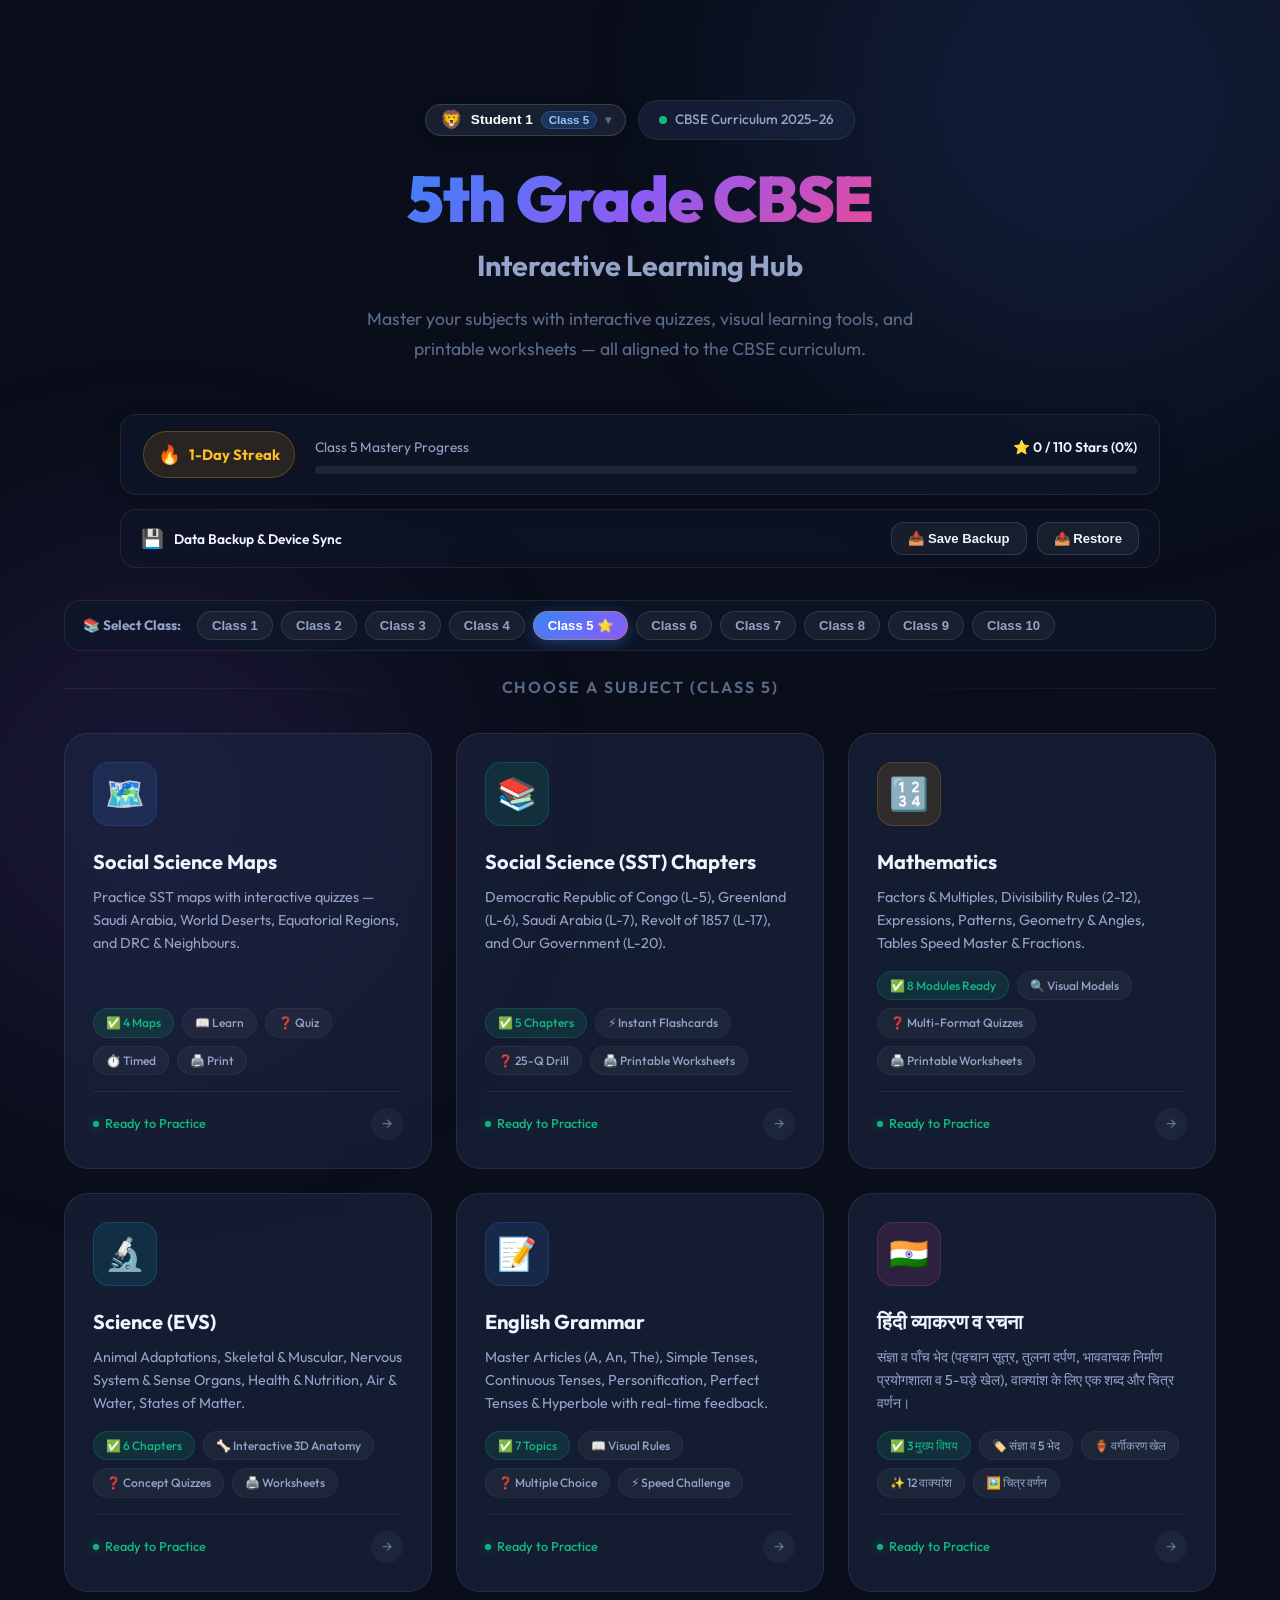
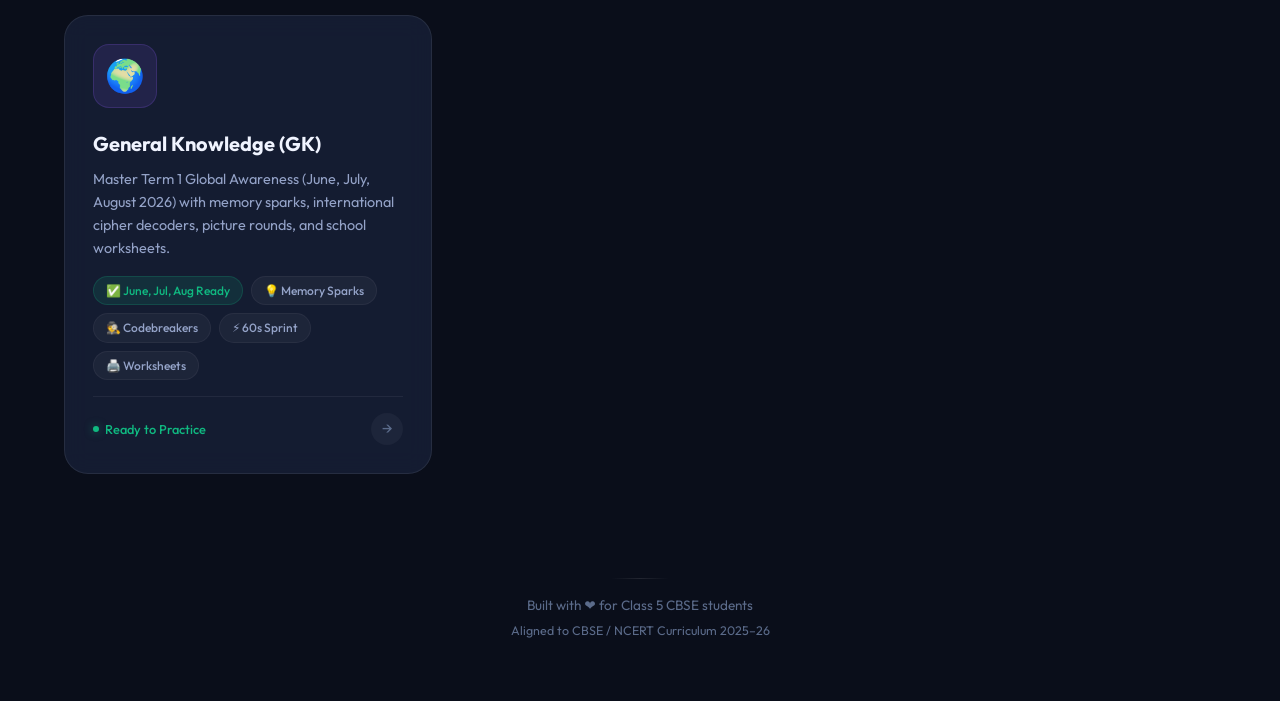
==== commit 87c165f0: "feat(curriculum): implement multi-grade curriculum registry and dynamic hub rendering" ====
--- a/index.html
+++ b/index.html
@@ -105,10 +105,20 @@
       <div class="backup-feedback-toast" id="backup-feedback-toast" style="display: none;" role="status"></div>
     </section>
 
+    <!-- ==================== GRADE / CLASS SELECTOR BAR ==================== -->
+    <div class="grade-nav-container" id="grade-nav-container">
+      <div class="grade-nav-label">
+        <span>📚 Select Class:</span>
+      </div>
+      <div class="grade-pills-row" id="grade-pills-row">
+        <!-- Dynamically rendered by hub.js -->
+      </div>
+    </div>
+
     <!-- ==================== SUBJECTS GRID ==================== -->
     <div class="section-header">
       <div class="section-line"></div>
-      <h2>Choose a Subject</h2>
+      <h2 id="curriculum-section-title">Choose a Subject (Class 5)</h2>
       <div class="section-line" style="background: linear-gradient(270deg, rgba(255,255,255,0.08) 0%, transparent 100%);"></div>
     </div>
 
@@ -341,6 +351,7 @@
   <script src="shared/js/storage.js"></script>
   <script src="shared/js/profile.js"></script>
   <script src="shared/js/auth.js"></script>
+  <script src="shared/js/curriculum.js"></script>
   <script src="hub.js"></script>
   <script src="pwa.js"></script>
 </body>
--- a/styles.css
+++ b/styles.css
@@ -1322,5 +1322,148 @@
   color: var(--text-primary);
 }
 
-
-
+/* ==========================================================================
+   MULTI-GRADE SELECTOR & ROADMAP PREVIEW BANNER
+   ========================================================================== */
+
+.grade-nav-container {
+  display: flex;
+  align-items: center;
+  gap: 16px;
+  margin-bottom: 24px;
+  background: rgba(15, 23, 42, 0.65);
+  border: 1px solid rgba(255, 255, 255, 0.08);
+  border-radius: var(--radius-lg);
+  padding: 10px 18px;
+  backdrop-filter: blur(10px);
+  -webkit-backdrop-filter: blur(10px);
+  overflow-x: auto;
+  scrollbar-width: none;
+}
+
+.grade-nav-container::-webkit-scrollbar {
+  display: none;
+}
+
+.grade-nav-label {
+  display: flex;
+  align-items: center;
+  gap: 6px;
+  font-size: 0.85rem;
+  font-weight: 700;
+  color: var(--text-secondary);
+  white-space: nowrap;
+}
+
+.grade-pills-row {
+  display: flex;
+  align-items: center;
+  gap: 8px;
+  flex-wrap: nowrap;
+}
+
+.grade-pill-btn {
+  padding: 6px 14px;
+  background: rgba(255, 255, 255, 0.05);
+  border: 1px solid rgba(255, 255, 255, 0.1);
+  border-radius: var(--radius-full);
+  color: var(--text-secondary);
+  font-size: 0.82rem;
+  font-weight: 600;
+  cursor: pointer;
+  white-space: nowrap;
+  transition: all var(--transition-fast);
+  touch-action: manipulation;
+}
+
+.grade-pill-btn:hover {
+  background: rgba(59, 130, 246, 0.15);
+  border-color: rgba(59, 130, 246, 0.4);
+  color: #93c5fd;
+  transform: translateY(-1px);
+}
+
+.grade-pill-btn.active {
+  background: linear-gradient(135deg, #3b82f6 0%, #8b5cf6 100%);
+  border-color: transparent;
+  color: #ffffff;
+  box-shadow: 0 4px 15px rgba(59, 130, 246, 0.35);
+}
+
+.grade-pill-btn.has-badge {
+  border-color: rgba(245, 158, 11, 0.4);
+}
+
+/* Roadmap / Preview Banner */
+.grade-roadmap-banner {
+  grid-column: 1 / -1;
+  display: flex;
+  align-items: center;
+  gap: 20px;
+  padding: 20px 24px;
+  background: linear-gradient(135deg, rgba(59, 130, 246, 0.12) 0%, rgba(139, 92, 246, 0.08) 100%);
+  border: 1px solid rgba(59, 130, 246, 0.3);
+  border-radius: var(--radius-xl);
+  margin-bottom: 12px;
+}
+
+.banner-icon {
+  font-size: 2.2rem;
+  flex-shrink: 0;
+}
+
+.banner-content {
+  flex: 1;
+}
+
+.banner-content h4 {
+  margin: 0 0 6px 0;
+  font-size: 1.1rem;
+  font-weight: 700;
+  color: #60a5fa;
+}
+
+.banner-content p {
+  margin: 0;
+  font-size: 0.88rem;
+  color: var(--text-secondary);
+  line-height: 1.6;
+}
+
+.btn-switch-grade-c5 {
+  padding: 10px 18px;
+  background: linear-gradient(135deg, #10b981 0%, #06b6d4 100%);
+  border: none;
+  border-radius: var(--radius-full);
+  color: #ffffff;
+  font-size: 0.85rem;
+  font-weight: 700;
+  cursor: pointer;
+  white-space: nowrap;
+  box-shadow: 0 4px 15px rgba(16, 185, 129, 0.3);
+  transition: all var(--transition-fast);
+  touch-action: manipulation;
+  flex-shrink: 0;
+}
+
+.btn-switch-grade-c5:hover {
+  transform: translateY(-2px);
+  box-shadow: 0 6px 20px rgba(16, 185, 129, 0.4);
+}
+
+@media (max-width: 640px) {
+  .grade-roadmap-banner {
+    flex-direction: column;
+    align-items: flex-start;
+    gap: 14px;
+    padding: 16px;
+  }
+  .btn-switch-grade-c5 {
+    width: 100%;
+    text-align: center;
+  }
+}
+
+
+
+
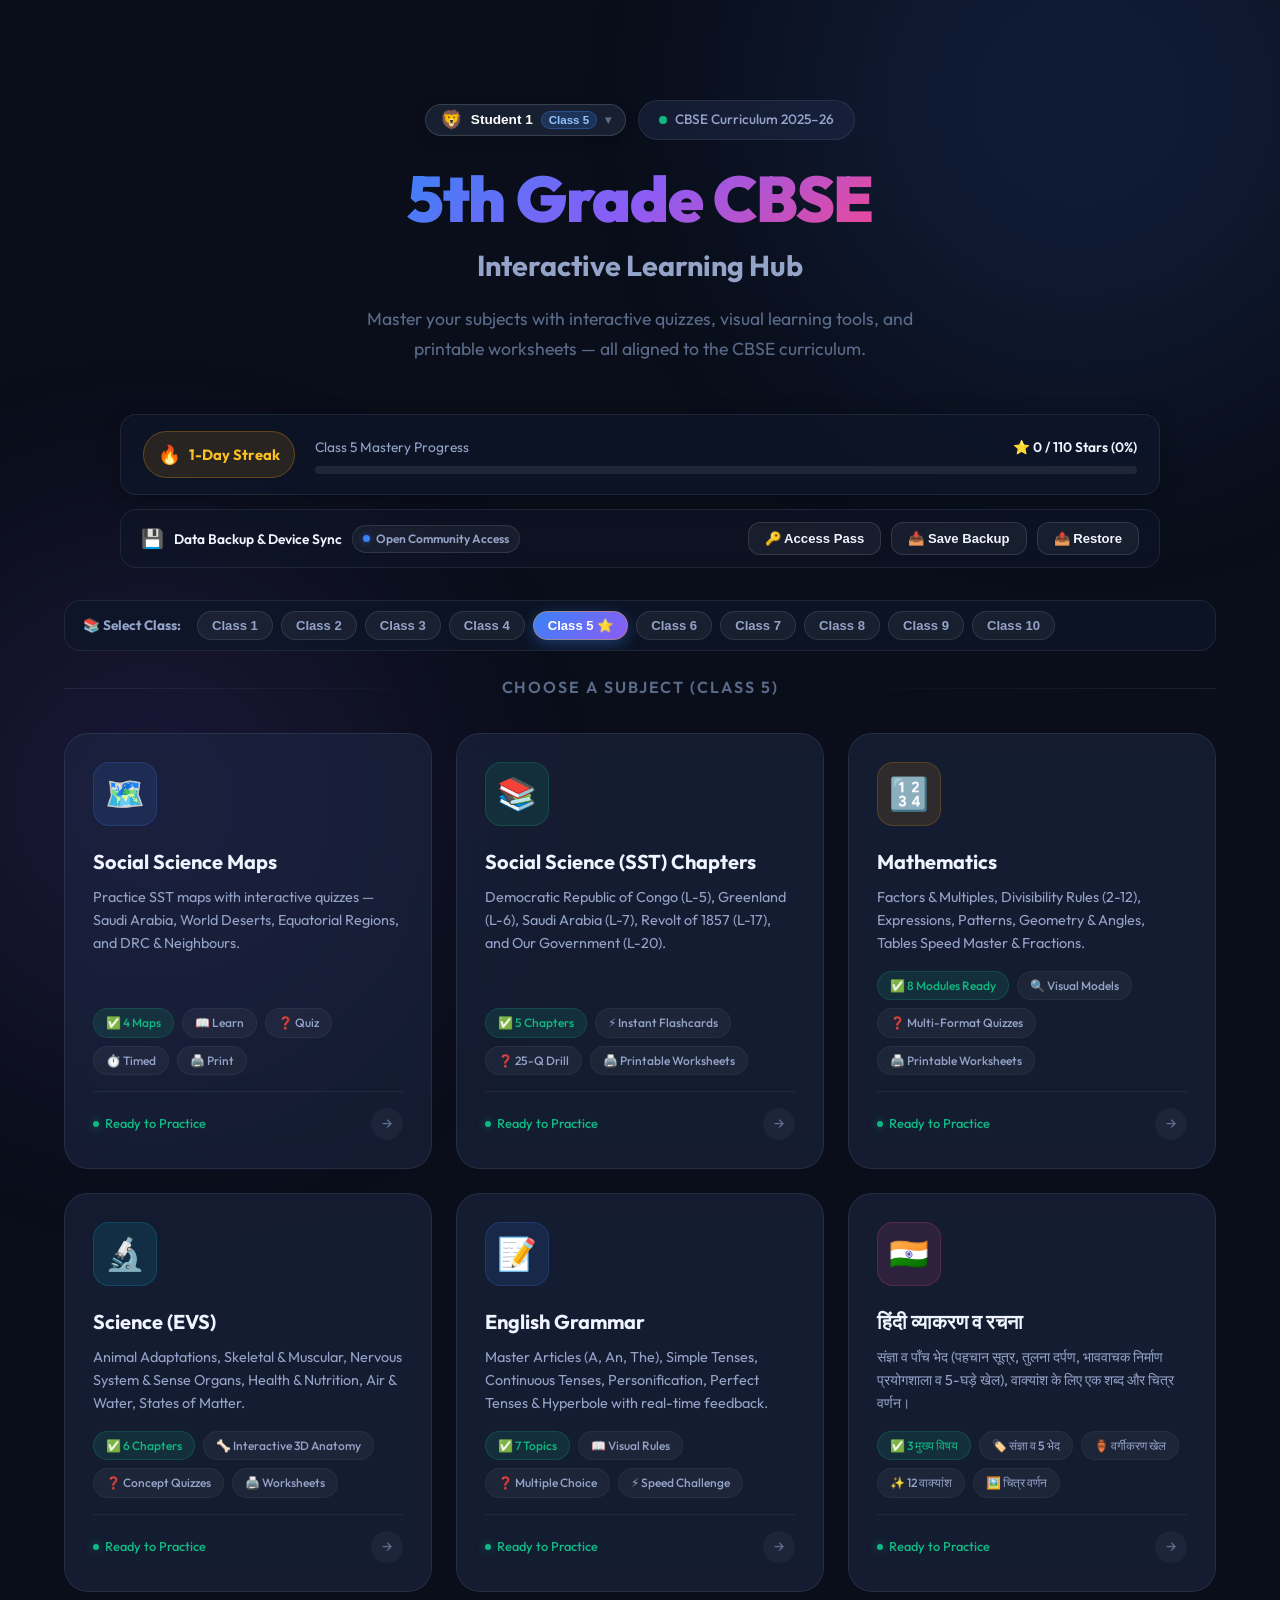
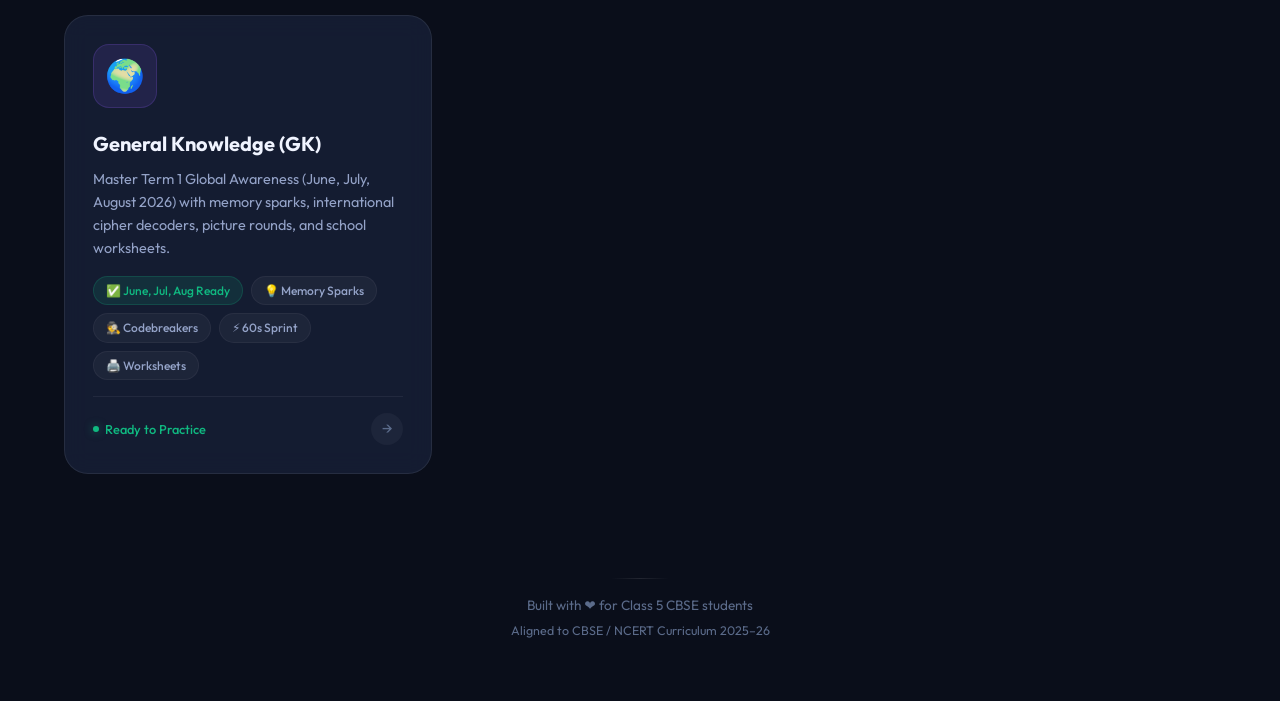
==== commit a2e45853: "feat(auth): implement pluggable access gate layer with license code redemption" ====
--- a/index.html
+++ b/index.html
@@ -90,9 +90,16 @@
       <div class="dashboard-backup-bar" id="dashboard-backup-bar">
         <div class="backup-bar-info">
           <span class="backup-icon">💾</span>
-          <span class="backup-title">Data Backup & Device Sync</span>
+          <span class="backup-title">Data Backup &amp; Device Sync</span>
+          <div class="access-status-indicator" id="access-status-indicator" title="Current access tier">
+            <span class="access-badge-dot" id="access-badge-dot"></span>
+            <span id="access-status-label">Open Community Access</span>
+          </div>
         </div>
         <div class="backup-actions">
+          <button type="button" class="btn-backup" id="btn-enter-access-code" title="Enter school or promotional access code">
+            🔑 Access Pass
+          </button>
           <button class="btn-backup" id="btn-backup-export" title="Save your stars and study progress as a backup JSON file">
             📥 Save Backup
           </button>
@@ -344,6 +351,28 @@
           </div>
         </form>
       </div>
+    <!-- ==================== ACCESS CODE REDEMPTION MODAL ==================== -->
+    <div class="modal-overlay" id="modal-access-code" style="display: none;" role="dialog" aria-modal="true" aria-labelledby="modal-access-code-title">
+      <div class="modal-card access-modal-card">
+        <div class="modal-header">
+          <h3 id="modal-access-code-title">🔑 Enter Access Passcode</h3>
+          <button type="button" class="modal-close-btn" id="btn-close-access-modal" aria-label="Close modal">✕</button>
+        </div>
+        <form id="form-access-code">
+          <p class="modal-description">Have a school partner pass, teacher invite, or family pass? Enter it below to unlock all curriculum features.</p>
+          <div class="form-group">
+            <label for="input-access-code">Access Passcode</label>
+            <input type="text" id="input-access-code" class="form-input code-input" placeholder="e.g. CBSE2026" maxlength="32" required />
+          </div>
+          <div class="access-code-hint">
+            💡 <em>Demo Pass: Enter <code>CBSE2026</code> for instant all-access family pass.</em>
+          </div>
+          <div class="modal-actions">
+            <button type="submit" class="btn-profile-submit" id="btn-submit-access-code">✨ Unlock Access</button>
+            <button type="button" class="btn-profile-cancel" id="btn-cancel-access-modal">Cancel</button>
+          </div>
+        </form>
+      </div>
     </div>
 
   </div>
--- a/styles.css
+++ b/styles.css
@@ -1464,6 +1464,70 @@
   }
 }
 
-
-
-
+/* --- Access Status Indicator & Modal --- */
+.access-status-indicator {
+  display: inline-flex;
+  align-items: center;
+  gap: 6px;
+  background: rgba(255, 255, 255, 0.05);
+  border: 1px solid rgba(255, 255, 255, 0.1);
+  border-radius: var(--radius-full);
+  padding: 3px 10px;
+  font-size: 0.75rem;
+  font-weight: 600;
+  color: var(--text-secondary);
+  white-space: nowrap;
+}
+
+.access-badge-dot {
+  width: 7px;
+  height: 7px;
+  border-radius: 50%;
+  background: #3b82f6;
+  box-shadow: 0 0 6px rgba(59, 130, 246, 0.5);
+}
+
+.access-modal-card {
+  max-width: 440px;
+  width: 90%;
+  background: rgba(15, 23, 42, 0.95);
+  border: 1px solid rgba(255, 255, 255, 0.12);
+  border-radius: var(--radius-xl);
+  padding: 24px;
+  backdrop-filter: blur(20px);
+  -webkit-backdrop-filter: blur(20px);
+  box-shadow: 0 20px 40px rgba(0, 0, 0, 0.6);
+}
+
+.modal-description {
+  margin: 0 0 16px 0;
+  font-size: 0.88rem;
+  color: var(--text-secondary);
+  line-height: 1.5;
+}
+
+.code-input {
+  text-transform: uppercase;
+  letter-spacing: 0.1em;
+  font-weight: 700;
+  font-family: monospace;
+}
+
+.access-code-hint {
+  margin-top: -8px;
+  margin-bottom: 16px;
+  font-size: 0.78rem;
+  color: var(--text-muted);
+}
+
+.access-code-hint code {
+  color: #60a5fa;
+  background: rgba(59, 130, 246, 0.15);
+  padding: 2px 6px;
+  border-radius: var(--radius-sm);
+}
+
+
+
+
+
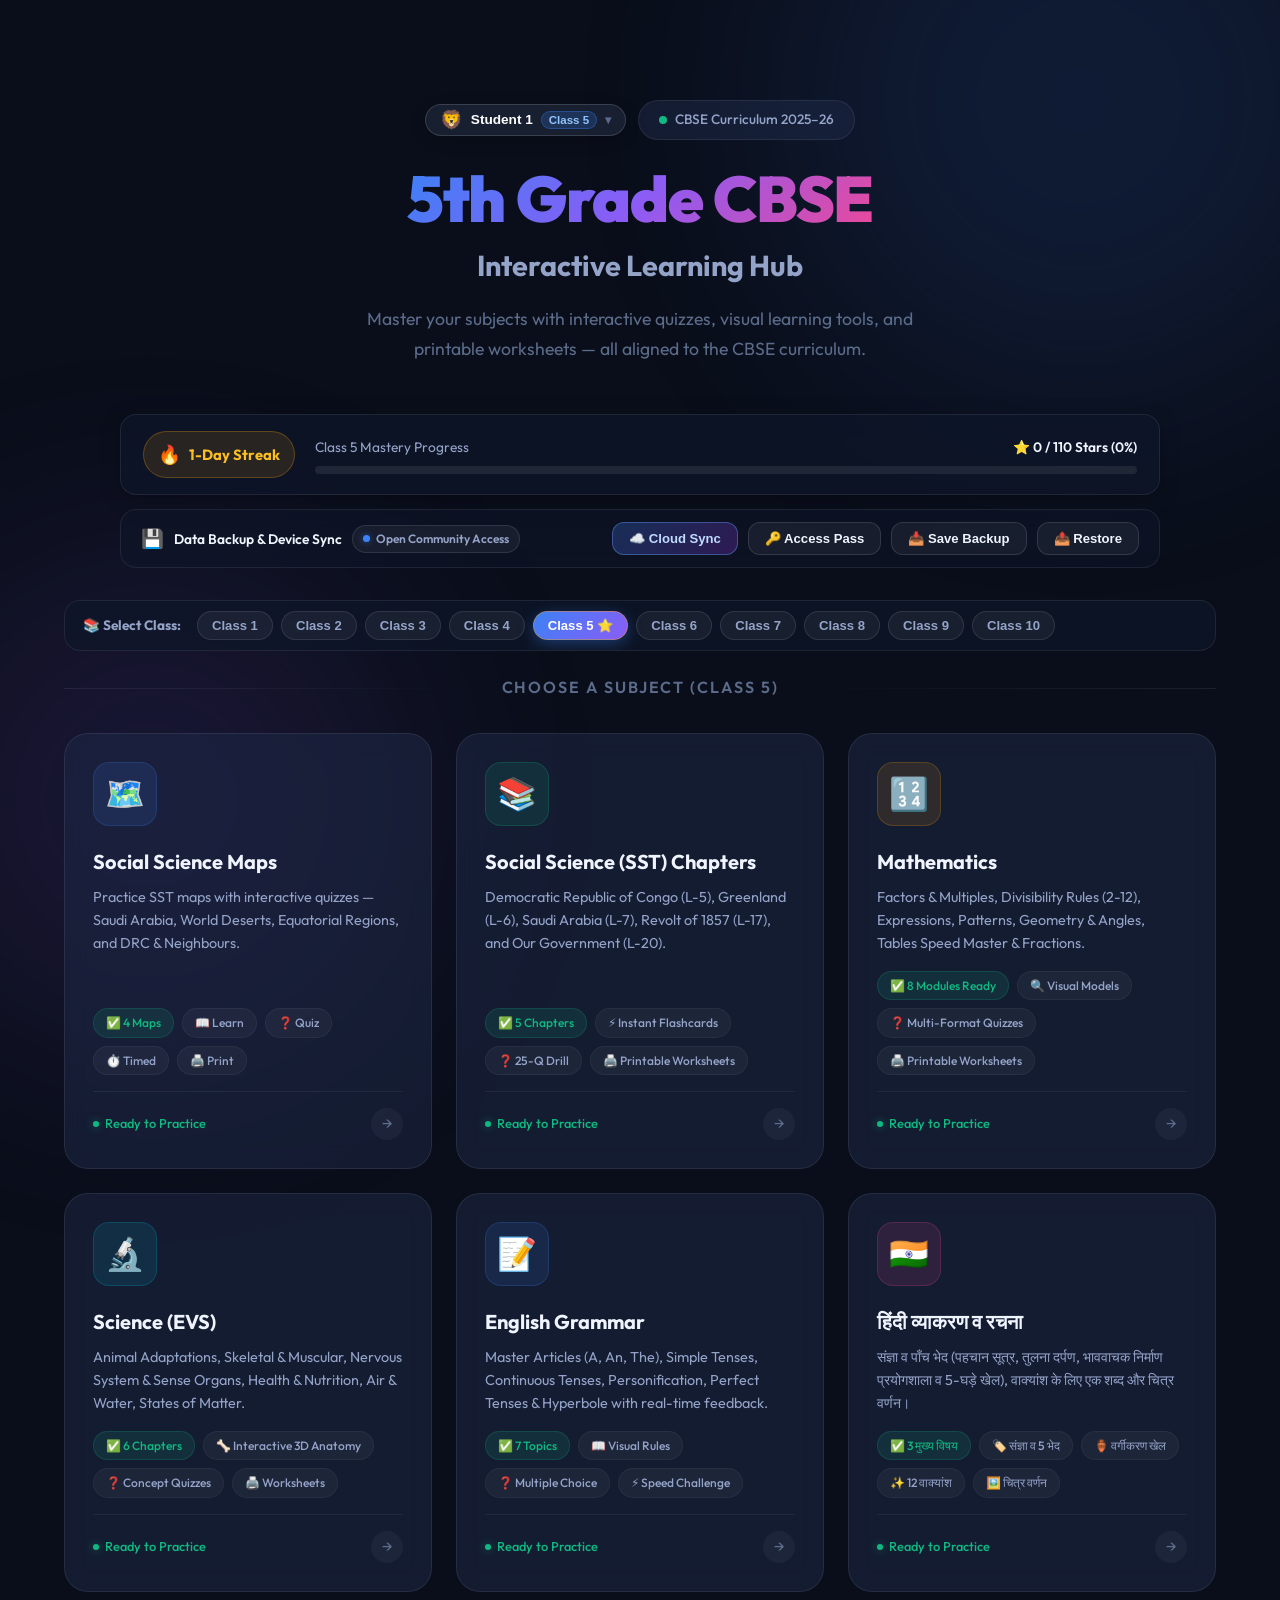
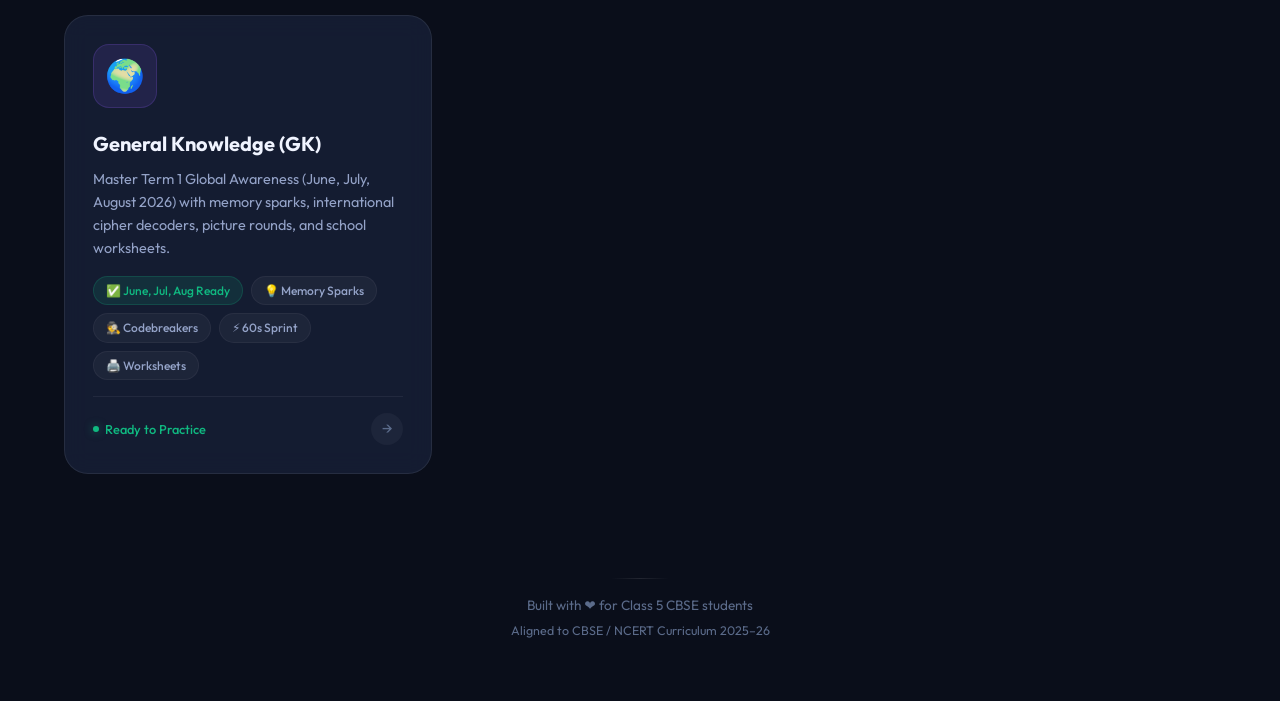
==== commit b57f1e95: "feat(sync): implement Google Identity and Drive AppData serverless family sync engine" ====
--- a/index.html
+++ b/index.html
@@ -97,6 +97,9 @@
           </div>
         </div>
         <div class="backup-actions">
+          <button type="button" class="btn-backup btn-cloud-sync" id="btn-open-google-sync" title="Sync progress across devices with Google Drive">
+            ☁️ Cloud Sync
+          </button>
           <button type="button" class="btn-backup" id="btn-enter-access-code" title="Enter school or promotional access code">
             🔑 Access Pass
           </button>
@@ -351,6 +354,8 @@
           </div>
         </form>
       </div>
+    </div>
+
     <!-- ==================== ACCESS CODE REDEMPTION MODAL ==================== -->
     <div class="modal-overlay" id="modal-access-code" style="display: none;" role="dialog" aria-modal="true" aria-labelledby="modal-access-code-title">
       <div class="modal-card access-modal-card">
@@ -375,12 +380,65 @@
       </div>
     </div>
 
+    <!-- ==================== GOOGLE DRIVE FAMILY SYNC MODAL ==================== -->
+    <div class="modal-overlay" id="modal-google-sync" style="display: none;" role="dialog" aria-modal="true" aria-labelledby="modal-google-sync-title">
+      <div class="modal-card cloud-sync-modal-card">
+        <div class="modal-header">
+          <h3 id="modal-google-sync-title">☁️ Google Drive Family Sync</h3>
+          <button type="button" class="modal-close-btn" id="btn-close-sync-modal" aria-label="Close modal">✕</button>
+        </div>
+
+        <p class="modal-description">
+          Keep your children's stars, streaks, and study progress in sync across all family devices (phones, tablets, and PCs).
+          Data is saved safely in a private, sandboxed app folder inside your personal Google Drive ($0 serverless &amp; 100% private).
+        </p>
+
+        <!-- Dynamic Connection Box -->
+        <div class="sync-account-box" id="sync-account-box">
+          <!-- Populated by hub.js -->
+        </div>
+
+        <!-- Sync Action Controls -->
+        <div class="sync-action-controls" id="sync-action-controls">
+          <!-- Populated by hub.js -->
+        </div>
+
+        <!-- Settings & Dev Tools Accordion -->
+        <div class="sync-advanced-toggle">
+          <button type="button" class="btn-text-toggle" id="btn-toggle-sync-settings">
+            ⚙️ Google OAuth Client ID &amp; Options ▾
+          </button>
+        </div>
+
+        <div class="sync-advanced-panel" id="sync-advanced-panel" style="display: none;">
+          <div class="form-group" style="margin-bottom: 8px;">
+            <label for="input-google-client-id" style="font-size: 0.78rem;">Custom Google Cloud OAuth Client ID</label>
+            <input type="text" id="input-google-client-id" class="form-input" style="font-size: 0.8rem; font-family: monospace;" placeholder="your-app-id.apps.googleusercontent.com" />
+          </div>
+          <div style="display: flex; gap: 8px; justify-content: flex-end;">
+            <button type="button" class="btn-backup" id="btn-save-client-id" style="font-size: 0.78rem; padding: 4px 10px;">💾 Save Client ID</button>
+          </div>
+          <div style="margin-top: 12px; padding-top: 10px; border-top: 1px dashed rgba(255,255,255,0.1);">
+            <p style="font-size: 0.76rem; color: var(--text-muted); margin: 0 0 6px 0;">No Google Cloud project yet? Test the multi-device sync UX instantly:</p>
+            <button type="button" class="btn-backup" id="btn-simulate-google-sync" style="font-size: 0.78rem; padding: 5px 12px; width: 100%;">
+              🧪 Test / Simulate Cloud Sync
+            </button>
+          </div>
+        </div>
+
+        <div class="modal-actions" style="margin-top: 20px;">
+          <button type="button" class="btn-profile-cancel" id="btn-dismiss-sync-modal" style="width: 100%;">Close</button>
+        </div>
+      </div>
+    </div>
+
   </div>
 
   <script src="shared/js/storage.js"></script>
   <script src="shared/js/profile.js"></script>
   <script src="shared/js/auth.js"></script>
   <script src="shared/js/curriculum.js"></script>
+  <script src="shared/js/google-drive-sync.js"></script>
   <script src="hub.js"></script>
   <script src="pwa.js"></script>
 </body>
--- a/styles.css
+++ b/styles.css
@@ -1527,7 +1527,209 @@
   border-radius: var(--radius-sm);
 }
 
-
-
-
-
+/* --- Google Drive Family Cloud Sync Styles --- */
+.btn-cloud-sync {
+  background: linear-gradient(135deg, rgba(59, 130, 246, 0.25) 0%, rgba(147, 51, 234, 0.25) 100%) !important;
+  border-color: rgba(96, 165, 250, 0.4) !important;
+  color: #bfdbfe !important;
+  font-weight: 700 !important;
+}
+
+.btn-cloud-sync:hover {
+  background: linear-gradient(135deg, rgba(59, 130, 246, 0.4) 0%, rgba(147, 51, 234, 0.4) 100%) !important;
+  border-color: #60a5fa !important;
+  color: #ffffff !important;
+  transform: translateY(-1px);
+}
+
+.cloud-sync-modal-card {
+  max-width: 480px;
+  width: 90%;
+  background: rgba(15, 23, 42, 0.95);
+  border: 1px solid rgba(255, 255, 255, 0.12);
+  border-radius: var(--radius-xl);
+  padding: 24px;
+  backdrop-filter: blur(20px);
+  -webkit-backdrop-filter: blur(20px);
+  box-shadow: 0 20px 40px rgba(0, 0, 0, 0.6);
+}
+
+.sync-account-box {
+  margin: 16px 0;
+  border-radius: var(--radius-lg);
+  overflow: hidden;
+}
+
+.sync-connected-card {
+  display: flex;
+  align-items: center;
+  gap: 14px;
+  background: rgba(30, 41, 59, 0.7);
+  border: 1px solid rgba(16, 185, 129, 0.3);
+  border-radius: var(--radius-lg);
+  padding: 14px 16px;
+}
+
+.sync-avatar-wrap {
+  width: 44px;
+  height: 44px;
+  border-radius: 50%;
+  background: rgba(255, 255, 255, 0.1);
+  display: flex;
+  align-items: center;
+  justify-content: center;
+  font-size: 1.5rem;
+  flex-shrink: 0;
+  border: 2px solid rgba(16, 185, 129, 0.5);
+}
+
+.sync-info-wrap {
+  flex: 1;
+  min-width: 0;
+}
+
+.sync-user-name {
+  font-weight: 700;
+  color: #ffffff;
+  font-size: 0.95rem;
+  white-space: nowrap;
+  overflow: hidden;
+  text-overflow: ellipsis;
+}
+
+.sync-user-email {
+  font-size: 0.78rem;
+  color: var(--text-secondary);
+  white-space: nowrap;
+  overflow: hidden;
+  text-overflow: ellipsis;
+  margin-top: 1px;
+}
+
+.sync-time-badge {
+  font-size: 0.72rem;
+  color: #94a3b8;
+  margin-top: 4px;
+}
+
+.sync-badge-active {
+  background: rgba(16, 185, 129, 0.15);
+  color: #34d399;
+  border: 1px solid rgba(16, 185, 129, 0.3);
+  font-size: 0.72rem;
+  font-weight: 700;
+  padding: 4px 8px;
+  border-radius: var(--radius-full);
+  white-space: nowrap;
+}
+
+.sync-disconnected-box {
+  display: flex;
+  align-items: center;
+  gap: 12px;
+  background: rgba(30, 41, 59, 0.5);
+  border: 1px dashed rgba(255, 255, 255, 0.15);
+  border-radius: var(--radius-lg);
+  padding: 14px 16px;
+}
+
+.sync-promo-icon {
+  font-size: 2rem;
+  flex-shrink: 0;
+}
+
+.sync-promo-text strong {
+  display: block;
+  font-size: 0.92rem;
+  color: #ffffff;
+  margin-bottom: 2px;
+}
+
+.sync-promo-text p {
+  margin: 0;
+  font-size: 0.78rem;
+  color: var(--text-secondary);
+  line-height: 1.4;
+}
+
+.sync-btn-row {
+  display: flex;
+  gap: 10px;
+  margin-bottom: 16px;
+}
+
+.btn-cloud-action {
+  flex: 1;
+  padding: 12px 16px;
+  font-size: 0.92rem;
+  font-weight: 700;
+  border-radius: var(--radius-lg);
+  cursor: pointer;
+  transition: all 0.2s ease;
+  border: none;
+  display: inline-flex;
+  align-items: center;
+  justify-content: center;
+  gap: 8px;
+}
+
+.btn-sync-primary {
+  background: linear-gradient(135deg, #3b82f6 0%, #2563eb 100%);
+  color: #ffffff;
+  box-shadow: 0 4px 14px rgba(37, 99, 235, 0.35);
+}
+
+.btn-sync-primary:hover:not(:disabled) {
+  background: linear-gradient(135deg, #60a5fa 0%, #3b82f6 100%);
+  transform: translateY(-1px);
+}
+
+.btn-sync-primary:disabled {
+  opacity: 0.6;
+  cursor: not-allowed;
+}
+
+.btn-sync-secondary {
+  background: rgba(255, 255, 255, 0.08);
+  border: 1px solid rgba(255, 255, 255, 0.15);
+  color: var(--text-secondary);
+}
+
+.btn-sync-secondary:hover {
+  background: rgba(239, 68, 68, 0.15);
+  border-color: rgba(239, 68, 68, 0.4);
+  color: #f87171;
+}
+
+.sync-advanced-toggle {
+  margin-top: 10px;
+  text-align: center;
+}
+
+.btn-text-toggle {
+  background: none;
+  border: none;
+  color: var(--text-muted);
+  font-size: 0.78rem;
+  cursor: pointer;
+  padding: 4px 8px;
+  transition: color 0.2s ease;
+}
+
+.btn-text-toggle:hover {
+  color: var(--text-primary);
+}
+
+.sync-advanced-panel {
+  margin-top: 10px;
+  padding: 14px;
+  background: rgba(0, 0, 0, 0.25);
+  border: 1px solid rgba(255, 255, 255, 0.08);
+  border-radius: var(--radius-md);
+}
+
+
+
+
+
+
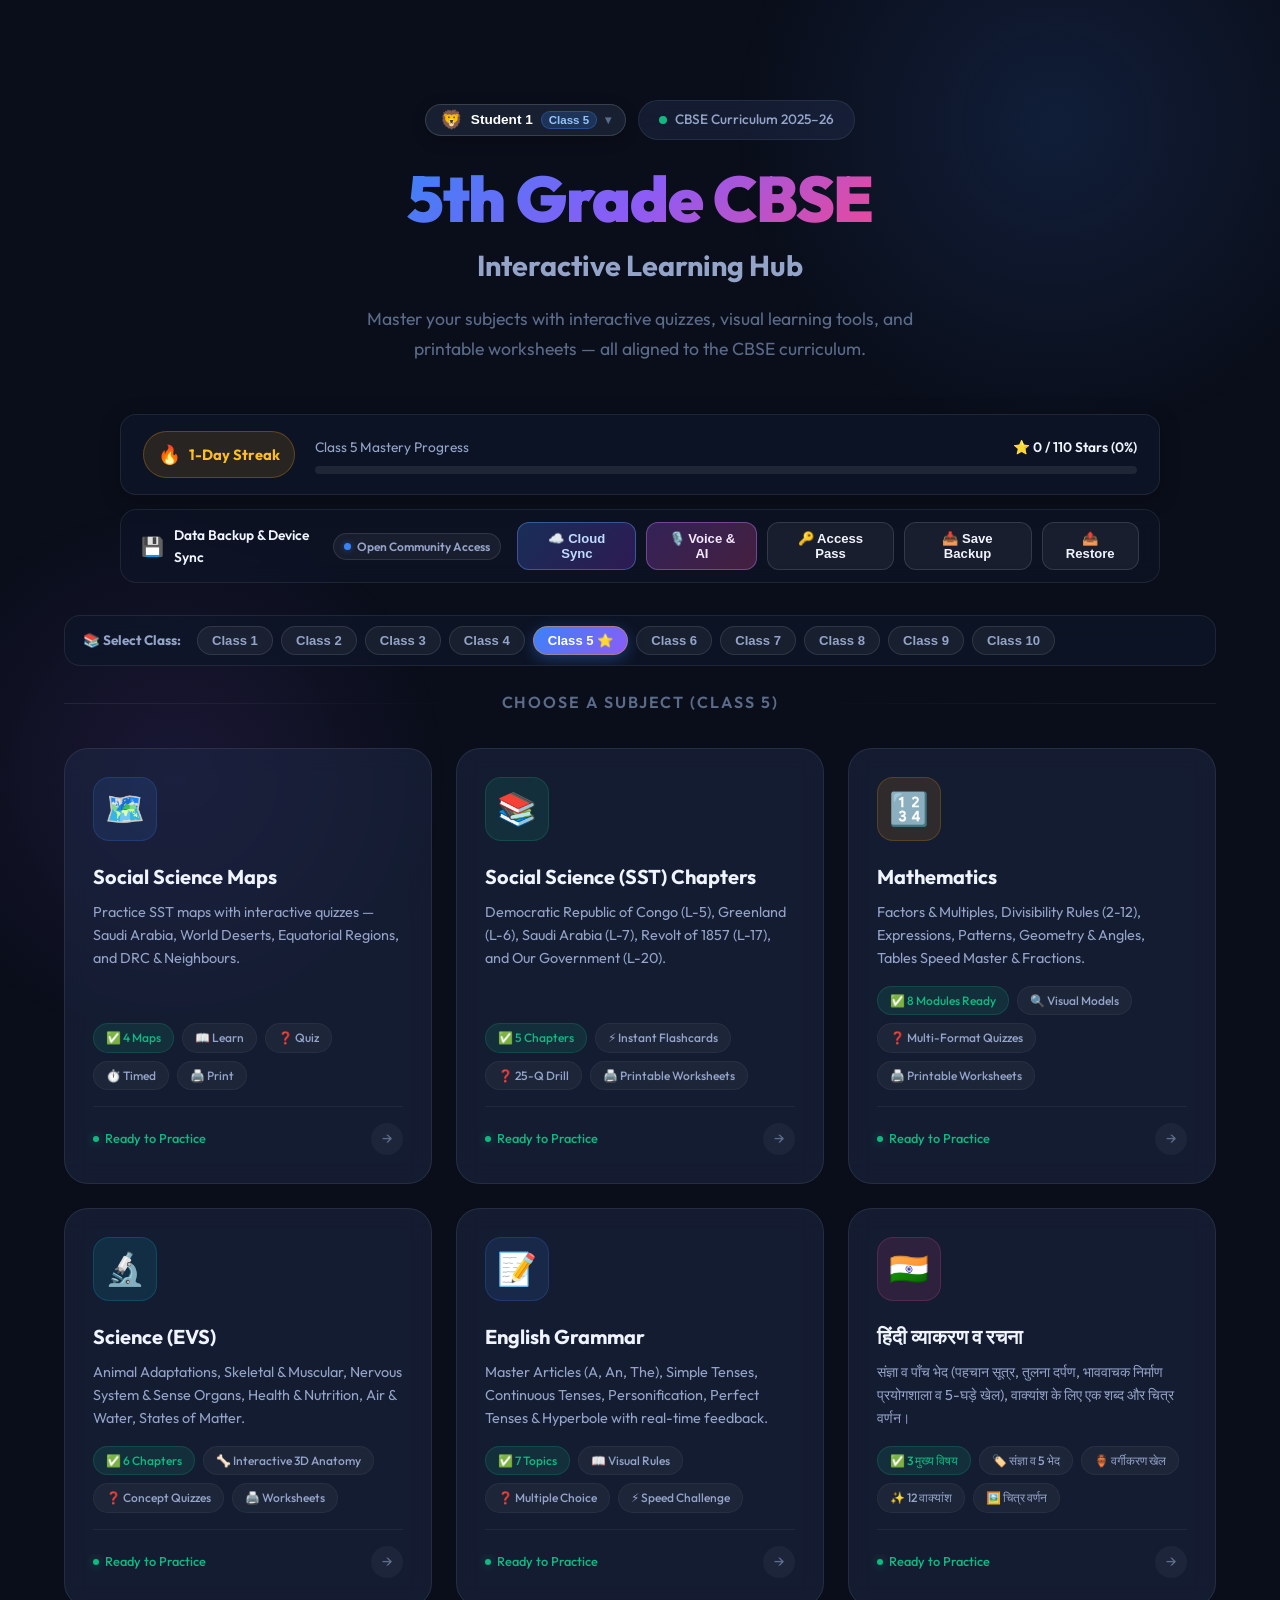
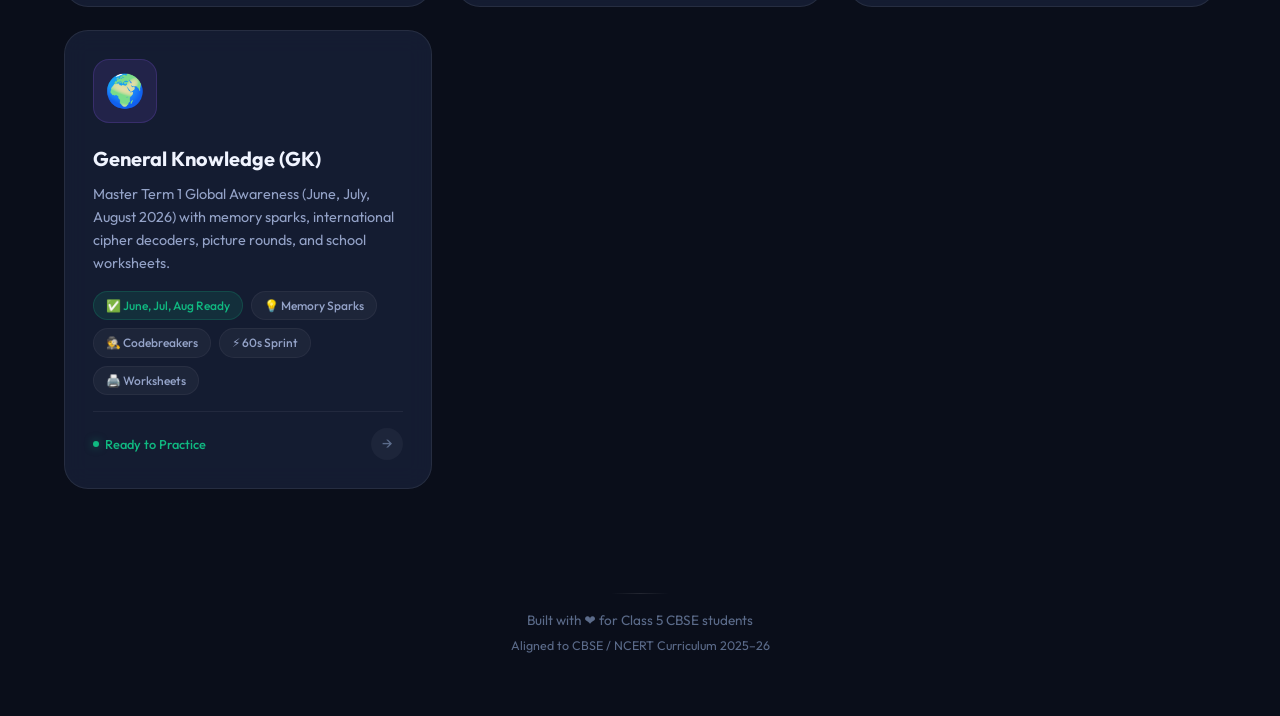
==== commit 8352e574: "feat(voice): implement Phase 2 pluggable LLM grading, WebLLM, and Hub Settings UI" ====
--- a/index.html
+++ b/index.html
@@ -100,6 +100,9 @@
           <button type="button" class="btn-backup btn-cloud-sync" id="btn-open-google-sync" title="Sync progress across devices with Google Drive">
             ☁️ Cloud Sync
           </button>
+          <button type="button" class="btn-backup btn-voice-settings" id="btn-open-voice-settings" title="Configure Voice Q&amp;A and AI Grading Engine">
+            🎙️ Voice &amp; AI
+          </button>
           <button type="button" class="btn-backup" id="btn-enter-access-code" title="Enter school or promotional access code">
             🔑 Access Pass
           </button>
@@ -162,11 +165,12 @@
         <div class="card-icon theme-amber">🌍</div>
         <div class="card-content">
           <h3>SST Chapters Practice</h3>
-          <p>Master Term 1 Revision: <strong>L-5 DRC</strong>, <strong>L-6 Greenland</strong>, <strong>L-7 Saudi Arabia</strong>, <strong>L-17 British Raj & 1857</strong>, and <strong>L-20 Our Government</strong> with Long Answer Scaffolding.</p>
-        </div>
-        <div class="card-tags">
-          <span class="card-tag tag-active">✅ 5 Chapters Ready</span>
-          <span class="card-tag">❄️ L-6 Greenland</span>
+          <p>Master Term Revision: <strong>L-5 DRC</strong>, <strong>L-6 Greenland</strong>, <strong>L-7 Saudi Arabia</strong>, <strong>L-17 British Raj</strong>, <strong>L-18 Struggle</strong>, <strong>L-19 Freedom</strong>, and <strong>L-20 Our Government</strong> with Long Answer Scaffolding.</p>
+        </div>
+        <div class="card-tags">
+          <span class="card-tag tag-active">✅ 7 Chapters Ready</span>
+          <span class="card-tag">✊ L-18 Struggle</span>
+          <span class="card-tag">🕊️ L-19 Freedom</span>
           <span class="card-tag">🏗️ Long Answer Scaffold</span>
           <span class="card-tag">✏️ Blanks & T/F</span>
           <span class="card-tag">🔗 Match</span>
@@ -432,6 +436,136 @@
       </div>
     </div>
 
+    <!-- ==================== VOICE & AI SETTINGS MODAL ==================== -->
+    <div class="modal-overlay" id="modal-voice-settings" style="display: none;" role="dialog" aria-modal="true" aria-labelledby="modal-voice-settings-title">
+      <div class="modal-card voice-settings-modal-card">
+        <div class="modal-header">
+          <h3 id="modal-voice-settings-title">🎙️ Voice Q&amp;A &amp; AI Settings</h3>
+          <button type="button" class="modal-close-btn" id="btn-close-voice-modal" aria-label="Close modal">✕</button>
+        </div>
+
+        <p class="modal-description">
+          Configure spoken questions &amp; answers, voice speed, and pluggable AI evaluation for open-ended answers.
+        </p>
+
+        <!-- Voice General Controls -->
+        <div class="voice-settings-section">
+          <div class="voice-setting-row">
+            <div class="voice-setting-label">
+              <strong>🎙️ Voice Q&amp;A Mode</strong>
+              <small>Enable voice read-aloud and microphone answer input</small>
+            </div>
+            <label class="switch-toggle" for="toggle-voice-enabled">
+              <input type="checkbox" id="toggle-voice-enabled" checked />
+              <span class="switch-slider"></span>
+            </label>
+          </div>
+
+          <div class="voice-setting-row">
+            <div class="voice-setting-label">
+              <strong>🗣️ Speech Speed: <span id="label-speech-rate">1.0x</span></strong>
+              <small>Speed of voice reading questions and feedback</small>
+            </div>
+            <div class="voice-slider-wrapper">
+              <input type="range" id="slider-speech-rate" min="0.8" max="1.2" step="0.05" value="1.0" class="voice-slider" />
+            </div>
+          </div>
+
+          <div class="voice-setting-row">
+            <div class="voice-setting-label">
+              <strong>🌐 Voice Language</strong>
+              <small>Preferred accent for text-to-speech</small>
+            </div>
+            <select id="select-voice-lang" class="form-input form-select" style="max-width: 160px; padding: 4px 8px;">
+              <option value="en-IN">English (India) 🇮🇳</option>
+              <option value="hi-IN">Hindi 🇮🇳</option>
+            </select>
+          </div>
+        </div>
+
+        <!-- AI Grading Engine Section -->
+        <div class="voice-settings-section" style="margin-top: 14px;">
+          <h4 style="margin: 0 0 6px 0; font-size: 0.92rem; color: #f1f5f9;">🤖 AI Grading Engine (Open Answers)</h4>
+          <p style="font-size: 0.76rem; color: var(--text-muted); margin: 0 0 10px 0;">
+            Closed questions are always graded instantly by local rules. An AI engine is used for open-ended or ambiguous questions.
+          </p>
+
+          <div class="form-group" style="margin-bottom: 12px;">
+            <label for="select-ai-provider" style="font-size: 0.8rem;">Select Grading Provider</label>
+            <select id="select-ai-provider" class="form-input form-select">
+              <option value="off">Off (Rule-Based Only — Recommended for Kids) 🛡️</option>
+              <option value="local">Local WebLLM (In-Browser WebGPU, Zero Cloud Data) 💻</option>
+              <option value="anthropic">Anthropic Claude (Direct Browser Call — Claude 3.5 Haiku) ⚡</option>
+              <option value="openai">OpenAI (Direct Browser Call — GPT-4o-mini) 🤖</option>
+              <option value="gemini">Google Gemini (Generative Language API — Gemini 1.5 Flash) ✨</option>
+            </select>
+          </div>
+
+          <!-- Dynamic Panel for Cloud Providers -->
+          <div id="panel-cloud-provider" style="display: none;">
+            <div class="form-group" style="margin-bottom: 10px;">
+              <div style="display: flex; justify-content: space-between; align-items: center; margin-bottom: 4px;">
+                <label for="input-api-key" style="font-size: 0.78rem;">API Key</label>
+                <button type="button" class="btn-text-toggle" id="btn-toggle-key-visibility" style="font-size: 0.75rem;">👁️ Show Key</button>
+              </div>
+              <input type="password" id="input-api-key" class="form-input" style="font-family: monospace; font-size: 0.82rem;" placeholder="Paste API key here..." autocomplete="off" />
+            </div>
+
+            <div class="form-group" style="margin-bottom: 10px;">
+              <label for="input-model-id" style="font-size: 0.78rem;">Model ID (User-Editable)</label>
+              <input type="text" id="input-model-id" class="form-input" style="font-family: monospace; font-size: 0.82rem;" />
+            </div>
+
+            <div style="display: flex; gap: 8px; align-items: center; margin-top: 10px; flex-wrap: wrap;">
+              <button type="button" class="btn-backup" id="btn-test-connection" style="font-size: 0.8rem; padding: 6px 12px;">
+                🧪 Test Connection
+              </button>
+              <span id="test-connection-status" style="font-size: 0.78rem; color: var(--text-muted);"></span>
+            </div>
+          </div>
+
+          <!-- Dynamic Panel for Local WebLLM -->
+          <div id="panel-local-webllm" style="display: none;">
+            <div class="webllm-status-box" id="webllm-status-box" style="background: rgba(30, 41, 59, 0.6); padding: 10px 12px; border-radius: 8px; border: 1px solid rgba(255,255,255,0.08); margin-bottom: 10px;">
+              <div id="webllm-gpu-support" style="font-size: 0.82rem; margin-bottom: 8px; font-weight: 600;"></div>
+              <div class="form-group" style="margin-bottom: 8px;">
+                <label for="select-webllm-model" style="font-size: 0.78rem;">Prebuilt Local Model</label>
+                <select id="select-webllm-model" class="form-input form-select" style="font-size: 0.8rem;">
+                  <!-- populated dynamically -->
+                </select>
+              </div>
+              <p style="font-size: 0.76rem; color: #fde047; margin: 4px 0 8px 0; line-height: 1.4;">
+                ⚠️ <strong>Note:</strong> Model download (~0.9 to 1.1 GB) happens once in the browser and is cached locally for offline use. Small local models are less capable in Hindi; rule-based grading remains primary.
+              </p>
+              <div id="webllm-storage-info" style="font-size: 0.76rem; color: var(--text-muted); margin-bottom: 8px;"></div>
+              <div style="display: flex; gap: 8px;">
+                <button type="button" class="btn-backup" id="btn-remove-webllm-model" style="font-size: 0.78rem; padding: 4px 10px; color: #fca5a5;">
+                  🗑️ Remove Downloaded Model
+                </button>
+              </div>
+            </div>
+          </div>
+        </div>
+
+        <!-- Privacy & Security Notice Card -->
+        <div class="voice-privacy-notice" style="margin-top: 14px; background: rgba(15, 23, 42, 0.7); border: 1px solid rgba(255,255,255,0.08); border-radius: 8px; padding: 10px 12px;">
+          <h5 style="margin: 0 0 6px 0; font-size: 0.8rem; color: #93c5fd;">🔒 Privacy, Keys &amp; Device Safety</h5>
+          <ul style="margin: 0; padding-left: 18px; font-size: 0.74rem; color: var(--text-muted); line-height: 1.45;">
+            <li><strong>Audio &amp; Voice:</strong> Speech recognition processes audio via the browser. No audio recordings are saved or stored.</li>
+            <li><strong>Cloud AI Data:</strong> Only question text and transcribed answers are sent to the chosen AI provider. Off &amp; Local modes send zero data to AI clouds.</li>
+            <li><strong>Key Storage:</strong> API keys stay exclusively in this browser's local storage. They are <em>never</em> synced to Google Drive or included in backup file exports.</li>
+            <li><strong>Security Warning:</strong> Anyone with access to this browser profile can read stored keys. Please use an API key with a low spending limit.</li>
+            <li><strong>Device-Level Setting:</strong> Engine choice and keys apply to this browser/device, not per child profile.</li>
+          </ul>
+        </div>
+
+        <div class="modal-actions" style="margin-top: 16px;">
+          <button type="button" class="btn-profile-save" id="btn-save-voice-settings" style="flex: 1;">💾 Save Settings</button>
+          <button type="button" class="btn-profile-cancel" id="btn-dismiss-voice-modal">Close</button>
+        </div>
+      </div>
+    </div>
+
   </div>
 
   <script src="shared/js/storage.js"></script>
@@ -439,7 +573,8 @@
   <script src="shared/js/auth.js"></script>
   <script src="shared/js/curriculum.js"></script>
   <script src="shared/js/google-drive-sync.js"></script>
-  <script src="hub.js"></script>
-  <script src="pwa.js"></script>
+  <script src="shared/js/llm-providers.js?v=2.9.0"></script>
+  <script src="hub.js?v=2.9.0"></script>
+  <script src="pwa.js?v=2.9.0"></script>
 </body>
 </html>
--- a/styles.css
+++ b/styles.css
@@ -68,39 +68,29 @@
   line-height: 1.6;
 }
 
-/* --- Animated Background Blobs --- */
+/* --- Ambient Background Glows (Flicker-Free, Zero-GPU Steady Gradients) --- */
 body::before,
 body::after {
   content: '';
   position: fixed;
   border-radius: 50%;
-  filter: blur(120px);
-  opacity: 0.12;
+  pointer-events: none;
   z-index: 0;
-  pointer-events: none;
+  transform: translateZ(0);
 }
 body::before {
-  width: 600px;
-  height: 600px;
-  background: var(--accent-blue);
+  width: 650px;
+  height: 650px;
+  background: radial-gradient(circle, rgba(59, 130, 246, 0.14) 0%, rgba(59, 130, 246, 0) 70%);
   top: -200px;
   right: -100px;
-  animation: blobFloat 20s ease-in-out infinite;
 }
 body::after {
-  width: 500px;
-  height: 500px;
-  background: var(--accent-purple);
+  width: 550px;
+  height: 550px;
+  background: radial-gradient(circle, rgba(139, 92, 246, 0.12) 0%, rgba(139, 92, 246, 0) 70%);
   bottom: -150px;
   left: -100px;
-  animation: blobFloat 25s ease-in-out infinite reverse;
-}
-
-@keyframes blobFloat {
-  0%, 100% { transform: translate(0, 0) scale(1); }
-  25% { transform: translate(30px, -40px) scale(1.05); }
-  50% { transform: translate(-20px, 20px) scale(0.95); }
-  75% { transform: translate(40px, 30px) scale(1.02); }
 }
 
 /* --- Page Container --- */
@@ -529,8 +519,8 @@
 }
 
 @keyframes pulse {
-  0%, 100% { opacity: 1; }
-  50% { opacity: 0.4; }
+  0%, 100% { transform: scale(1); }
+  50% { transform: scale(1.04); }
 }
 
 @keyframes shimmer {
@@ -1588,6 +1578,13 @@
   min-width: 0;
 }
 
+.sync-user-header {
+  display: flex;
+  align-items: center;
+  justify-content: space-between;
+  gap: 8px;
+}
+
 .sync-user-name {
   font-weight: 700;
   color: #ffffff;
@@ -1616,11 +1613,12 @@
   background: rgba(16, 185, 129, 0.15);
   color: #34d399;
   border: 1px solid rgba(16, 185, 129, 0.3);
-  font-size: 0.72rem;
+  font-size: 0.68rem;
   font-weight: 700;
-  padding: 4px 8px;
+  padding: 2px 7px;
   border-radius: var(--radius-full);
   white-space: nowrap;
+  flex-shrink: 0;
 }
 
 .sync-disconnected-box {
@@ -1728,8 +1726,150 @@
   border-radius: var(--radius-md);
 }
 
-
-
-
-
-
+/* --- Voice & AI Settings Modal Styles --- */
+.btn-voice-settings {
+  background: linear-gradient(135deg, rgba(168, 85, 247, 0.25) 0%, rgba(236, 72, 153, 0.25) 100%) !important;
+  border-color: rgba(192, 132, 252, 0.4) !important;
+  color: #f3e8ff !important;
+  font-weight: 700 !important;
+}
+
+.btn-voice-settings:hover {
+  background: linear-gradient(135deg, rgba(168, 85, 247, 0.4) 0%, rgba(236, 72, 153, 0.4) 100%) !important;
+  border-color: #c084fc !important;
+  color: #ffffff !important;
+  transform: translateY(-1px);
+}
+
+.voice-settings-modal-card {
+  max-width: 520px;
+  width: 92%;
+  max-height: 90vh;
+  overflow-y: auto;
+  background: rgba(15, 23, 42, 0.96);
+  border: 1px solid rgba(255, 255, 255, 0.12);
+  border-radius: var(--radius-xl);
+  padding: 22px;
+  backdrop-filter: blur(20px);
+  -webkit-backdrop-filter: blur(20px);
+  box-shadow: 0 20px 40px rgba(0, 0, 0, 0.6);
+}
+
+.voice-settings-section {
+  background: rgba(30, 41, 59, 0.5);
+  border: 1px solid rgba(255, 255, 255, 0.08);
+  border-radius: var(--radius-lg);
+  padding: 14px 16px;
+}
+
+.voice-setting-row {
+  display: flex;
+  align-items: center;
+  justify-content: space-between;
+  gap: 12px;
+  padding: 8px 0;
+  border-bottom: 1px solid rgba(255, 255, 255, 0.05);
+}
+
+.voice-setting-row:last-child {
+  border-bottom: none;
+  padding-bottom: 0;
+}
+
+.voice-setting-label {
+  display: flex;
+  flex-direction: column;
+  gap: 2px;
+}
+
+.voice-setting-label strong {
+  font-size: 0.88rem;
+  color: #ffffff;
+}
+
+.voice-setting-label small {
+  font-size: 0.74rem;
+  color: var(--text-muted);
+}
+
+.voice-slider-wrapper {
+  display: flex;
+  align-items: center;
+  gap: 8px;
+}
+
+.voice-slider {
+  accent-color: var(--accent-purple);
+  cursor: pointer;
+  width: 110px;
+}
+
+/* Switch toggle */
+.switch-toggle {
+  position: relative;
+  display: inline-block;
+  width: 44px;
+  height: 24px;
+  flex-shrink: 0;
+}
+
+.switch-toggle input {
+  opacity: 0;
+  width: 0;
+  height: 0;
+}
+
+.switch-slider {
+  position: absolute;
+  cursor: pointer;
+  top: 0;
+  left: 0;
+  right: 0;
+  bottom: 0;
+  background-color: rgba(255, 255, 255, 0.2);
+  transition: 0.3s;
+  border-radius: 24px;
+}
+
+.switch-slider:before {
+  position: absolute;
+  content: "";
+  height: 18px;
+  width: 18px;
+  left: 3px;
+  bottom: 3px;
+  background-color: white;
+  transition: 0.3s;
+  border-radius: 50%;
+}
+
+.switch-toggle input:checked + .switch-slider {
+  background-color: var(--accent-green);
+}
+
+.switch-toggle input:checked + .switch-slider:before {
+  transform: translateX(20px);
+}
+
+
+
+
+
+
+
+/* Hardware acceleration layer isolation to prevent GPU compositing flicker */
+.nav-bar,
+.hero-card,
+.stat-card,
+.subject-card {
+  transform: translateZ(0);
+  backface-visibility: hidden;
+}
+
+@media (prefers-reduced-motion: reduce) {
+  *, *::before, *::after {
+    animation-duration: 0.01ms !important;
+    animation-iteration-count: 1 !important;
+    transition-duration: 0.01ms !important;
+  }
+}
